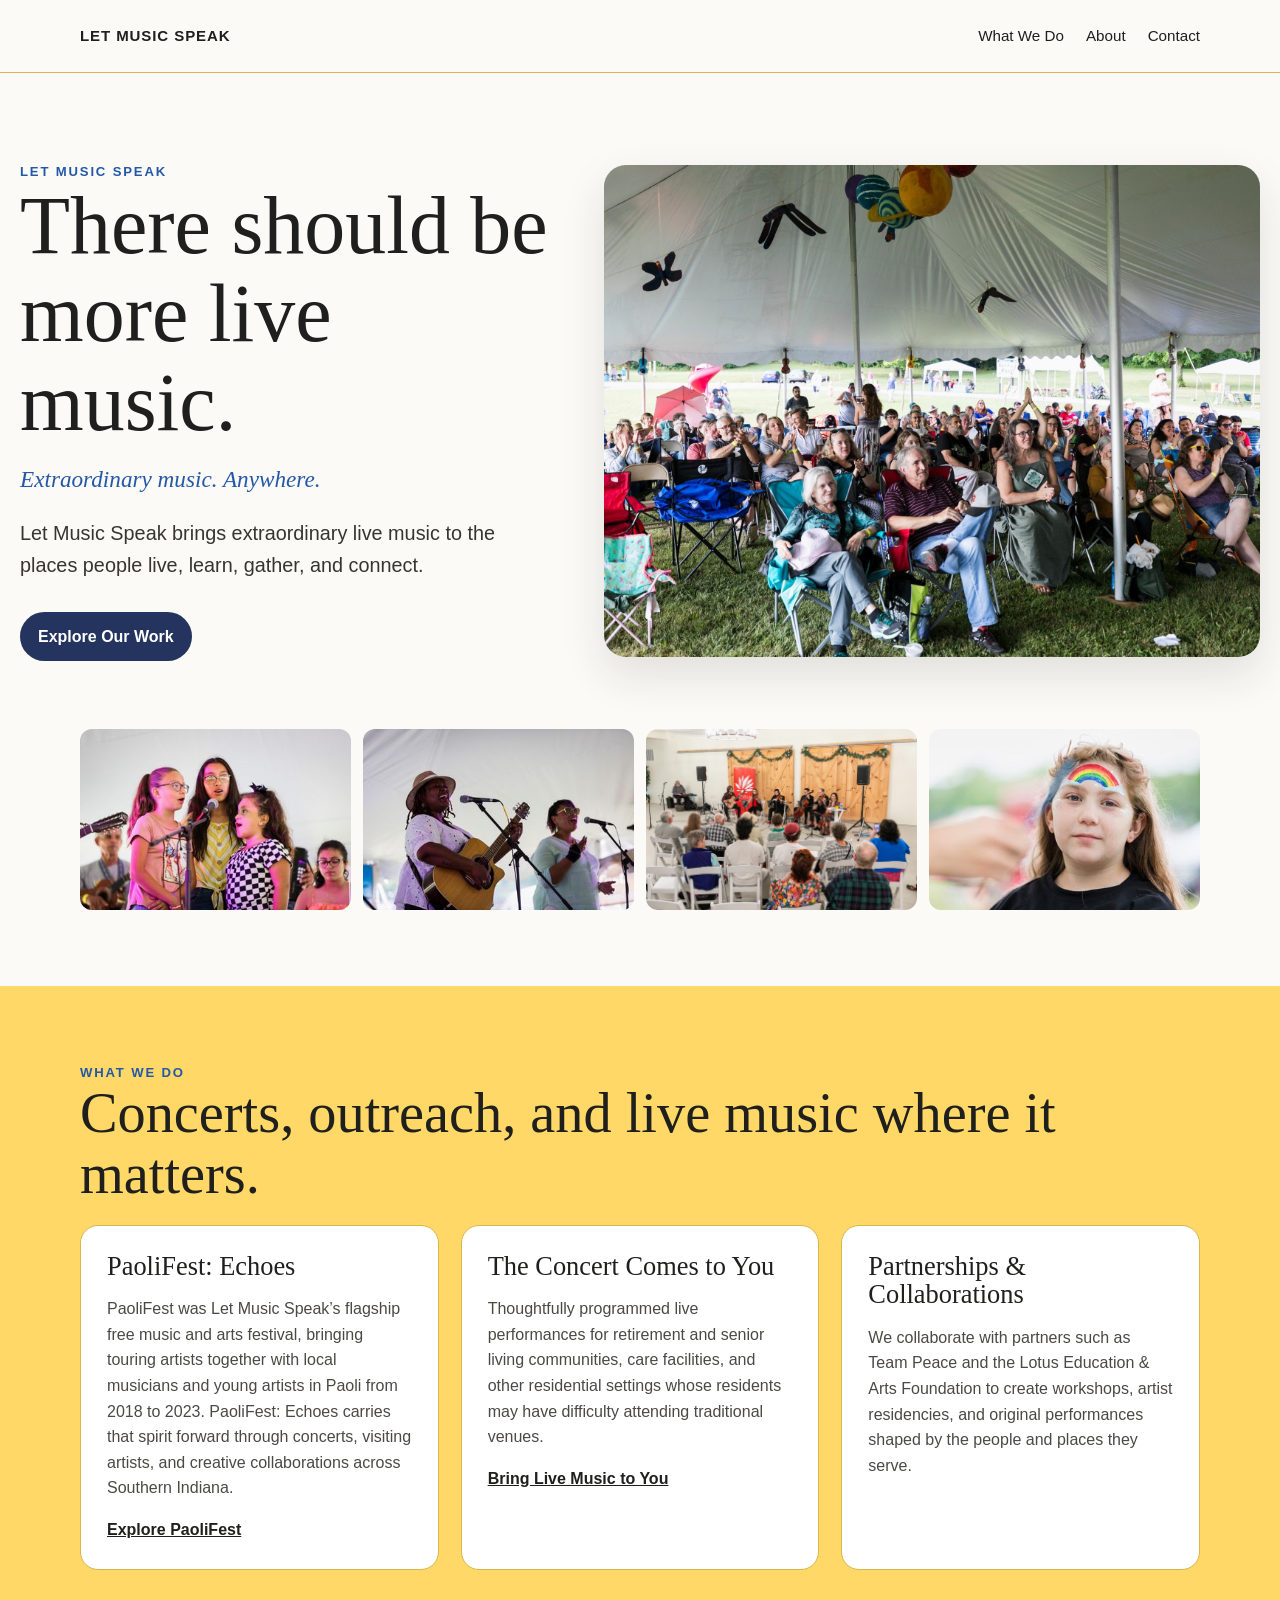
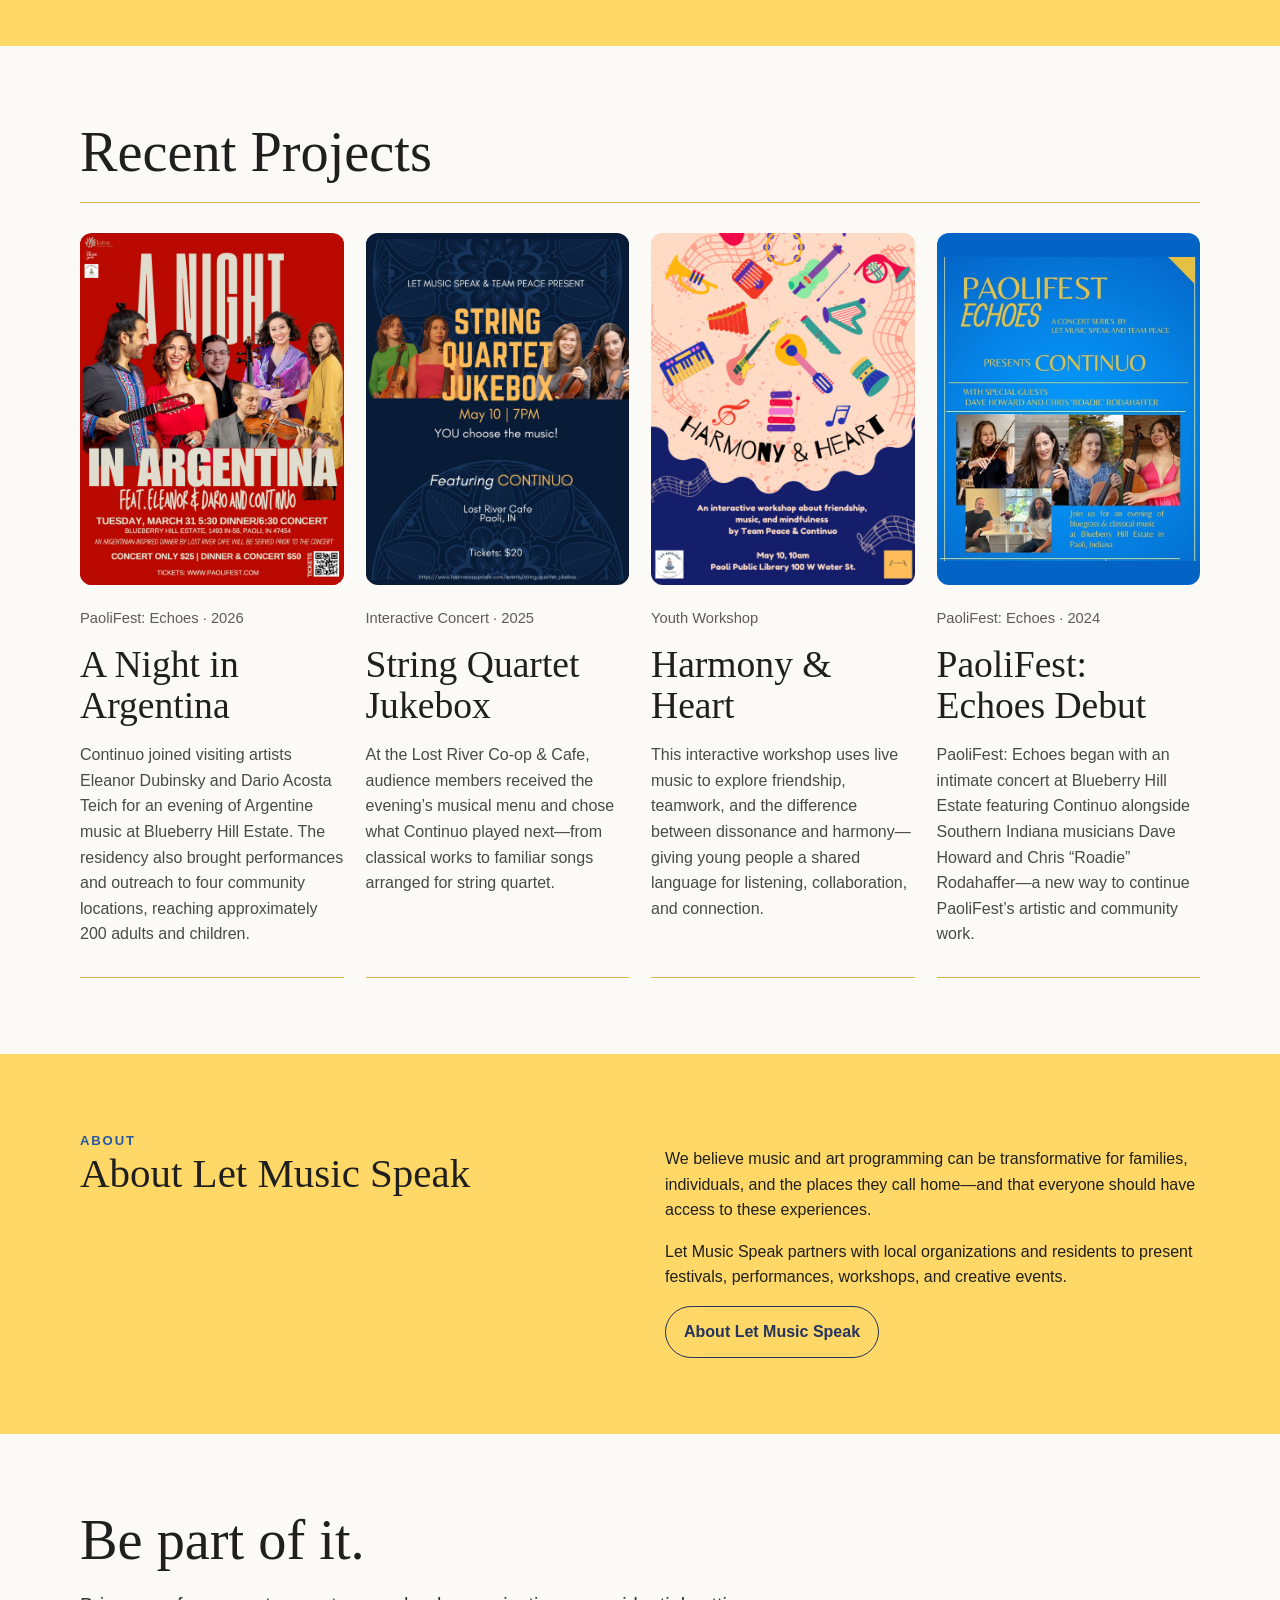
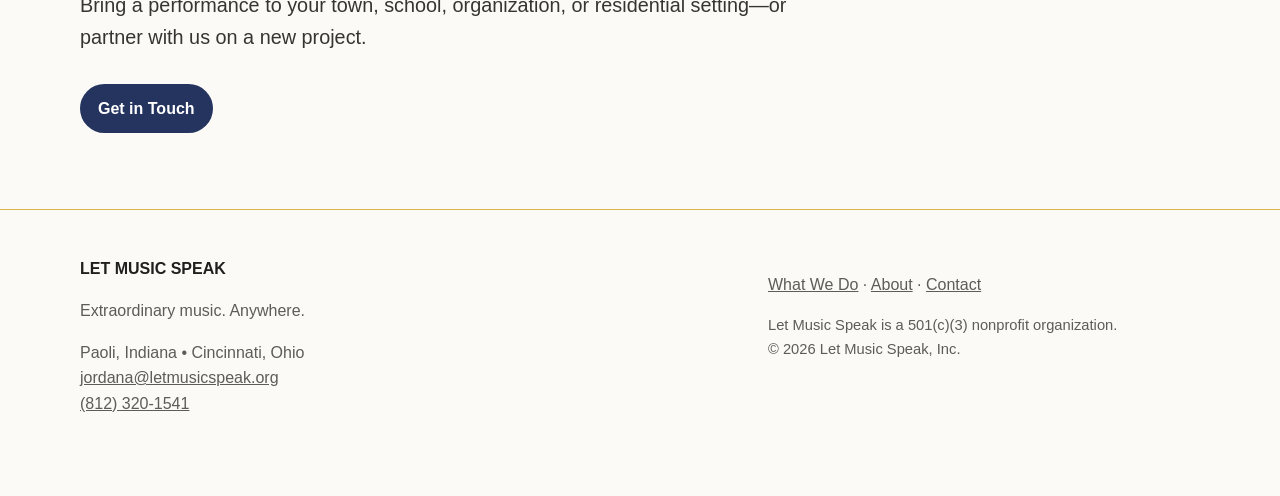
==== index.html @ c1f27012 "Refresh site palette stylesheet" ====
<!doctype html>
<html lang="en">
<head>
  <meta charset="utf-8">
  <meta name="viewport" content="width=device-width, initial-scale=1">
  <title>Home | Let Music Speak</title>
  <meta name="description" content="Let Music Speak brings extraordinary live music and arts experiences to people and places with limited access through festivals, concerts, workshops, and partnerships.">
  <meta property="og:type" content="website">
  <meta property="og:title" content="Let Music Speak">
  <meta property="og:description" content="Extraordinary live music in the places people live, learn, gather, and connect.">
  <link rel="canonical" href="https://jordanaviolin.github.io/letmusicspeak-website/">
  <link rel="icon" href="images/favicon.svg" type="image/svg+xml">
  <link rel="stylesheet" href="styles.css?v=20260908f">
  <script src="theme-preview.js?v=20260908a" defer></script>
</head>
<body>
<a class="skip-link" href="#main-content">Skip to content</a>

<header class="site-header">
  <div class="container nav">
    <a class="brand" href="index.html" aria-current="page">Let Music Speak</a>
    <nav class="nav-links" aria-label="Primary">
      <a href="what-we-do.html">What We Do</a>
      <a href="about.html">About</a>
      <a href="contact.html">Contact</a>
    </nav>
  </div>
</header>

<main id="main-content">
<section class="hero home-hero">
  <div class="container hero-grid">
    <div>
      <div class="kicker">Let Music Speak</div>
      <h1>There should be more live music.</h1>
      <p class="tagline">Extraordinary music. Anywhere.</p>
      <p class="lede">Let Music Speak brings extraordinary live music to the places people live, learn, gather, and connect.</p>
      <div class="hero-actions">
        <a class="button" href="what-we-do.html">Explore Our Work</a>
      </div>
    </div>
    <figure class="photo photo-hero"><img src="images/paolifest-audience-hero.jpg" alt="A multigenerational PaoliFest audience gathered under the festival tent" fetchpriority="high"></figure>
  </div>
</section>

<section class="photo-band" aria-label="Let Music Speak through the years">
  <div class="container photo-grid four-up">
    <img src="images/paolifest-vocalists.jpg" alt="Vocalists performing together at PaoliFest" loading="lazy">
    <img src="images/paolifest-duo.jpg" alt="Musicians performing on the PaoliFest stage" loading="lazy">
    <img src="images/continuo-echoes-concert.jpg" alt="Continuo and guest artists performing for a Southern Indiana audience" loading="lazy">
    <img src="images/paolifest-child.jpg" alt="A young PaoliFest participant wearing a flower crown" loading="lazy">
  </div>
</section>

<section class="alt">
  <div class="container">
    <div class="kicker">What We Do</div>
    <h2>Concerts, outreach, and live music where it matters.</h2>
    <div class="cards">
      <article class="card">
        <h3>PaoliFest: Echoes</h3>
        <p>PaoliFest was Let Music Speak’s flagship free music and arts festival, bringing touring artists together with local musicians and young artists in Paoli from 2018 to 2023. PaoliFest: Echoes carries that spirit forward through concerts, visiting artists, and creative collaborations across Southern Indiana.</p>
        <a href="paolifest.html">Explore PaoliFest</a>
      </article>
      <article class="card">
        <h3>The Concert Comes to You</h3>
        <p>Thoughtfully programmed live performances for retirement and senior living communities, care facilities, and other residential settings whose residents may have difficulty attending traditional venues.</p>
        <a href="contact.html">Bring Live Music to You</a>
      </article>
      <article class="card">
        <h3>Partnerships &amp; Collaborations</h3>
        <p>We collaborate with partners such as Team Peace and the Lotus Education &amp; Arts Foundation to create workshops, artist residencies, and original performances shaped by the people and places they serve.</p>
      </article>
    </div>
  </div>
</section>

<section>
  <div class="container">
    <h2>Recent Projects</h2>
    <div class="project-feed">
      <article class="project-entry">
        <div class="project-poster-frame poster-argentina">
          <img class="project-poster" src="images/recent-night-argentina.jpg" alt="A Night in Argentina event poster" width="1296" height="1727">
        </div>
        <p class="meta">PaoliFest: Echoes · 2026</p>
        <h3>A Night in Argentina</h3>
        <p>Continuo joined visiting artists Eleanor Dubinsky and Dario Acosta Teich for an evening of Argentine music at Blueberry Hill Estate. The residency also brought performances and outreach to four community locations, reaching approximately 200 adults and children.</p>
      </article>
      <article class="project-entry">
        <div class="project-poster-frame poster-jukebox">
          <img class="project-poster" src="images/recent-string-quartet-jukebox.jpg" alt="String Quartet Jukebox event poster" width="1200" height="1553">
        </div>
        <p class="meta">Interactive Concert · 2025</p>
        <h3>String Quartet Jukebox</h3>
        <p>At the Lost River Co-op &amp; Cafe, audience members received the evening’s musical menu and chose what Continuo played next—from classical works to familiar songs arranged for string quartet.</p>
      </article>
      <article class="project-entry">
        <div class="project-poster-frame poster-harmony">
          <img class="project-poster" src="images/recent-harmony-heart.jpg" alt="Harmony and Heart interactive workshop poster" width="1200" height="1600">
        </div>
        <p class="meta">Youth Workshop</p>
        <h3>Harmony &amp; Heart</h3>
        <p>This interactive workshop uses live music to explore friendship, teamwork, and the difference between dissonance and harmony—giving young people a shared language for listening, collaboration, and connection.</p>
      </article>
      <article class="project-entry">
        <div class="project-poster-frame poster-echoes">
          <img class="project-poster" src="images/recent-echoes-continuo.jpg" alt="PaoliFest: Echoes presents Continuo event poster" width="720" height="831">
        </div>
        <p class="meta">PaoliFest: Echoes · 2024</p>
        <h3>PaoliFest: Echoes Debut</h3>
        <p>PaoliFest: Echoes began with an intimate concert at Blueberry Hill Estate featuring Continuo alongside Southern Indiana musicians Dave Howard and Chris “Roadie” Rodahaffer—a new way to continue PaoliFest’s artistic and community work.</p>
      </article>
    </div>
  </div>
</section>

<section class="alt">
  <div class="container two-col">
    <div>
      <div class="kicker">About</div>
      <h2 class="about-heading">About Let Music Speak</h2>
    </div>
    <div>
      <p>We believe music and art programming can be transformative for families, individuals, and the places they call home—and that everyone should have access to these experiences.</p>
      <p>Let Music Speak partners with local organizations and residents to present festivals, performances, workshops, and creative events.</p>
      <a class="button secondary" href="about.html">About Let Music Speak</a>
    </div>
  </div>
</section>

<section>
  <div class="container">
    <h2>Be part of it.</h2>
    <p class="lede">Bring a performance to your town, school, organization, or residential setting—or partner with us on a new project.</p>
    <div class="hero-actions">
      <a class="button" href="contact.html">Get in Touch</a>
    </div>
  </div>
</section>
</main>

<footer class="footer">
  <div class="container footer-grid">
    <div>
      <strong style="color:var(--text)">LET MUSIC SPEAK</strong>
      <p>Extraordinary music. Anywhere.</p>
      <p>Paoli, Indiana • Cincinnati, Ohio<br>
      <a href="mailto:jordana@letmusicspeak.org">jordana@letmusicspeak.org</a><br>
      <a href="tel:+18123201541">(812) 320-1541</a></p>
    </div>
    <div>
      <p><a href="what-we-do.html">What We Do</a> · <a href="about.html">About</a> · <a href="contact.html">Contact</a></p>
      <p class="small">Let Music Speak is a 501(c)(3) nonprofit organization.<br>© 2026 Let Music Speak, Inc.</p>
    </div>
  </div>
</footer>

</body>
</html>
---- styles.css ----
:root{
  --bg:#fbfaf7;
  --text:#1f1f1d;
  --muted:#5f5b56;
  --accent:#2458a6;
  --kicker:#2458a6;
  --line:#d8b64a;
  --card:#ffffff;
  --alt:#ffd867;
  --header:rgba(251,250,247,.96);
  --button-bg:#24345f;
  --button-text:#ffffff;
  --max:1120px;
}
*{box-sizing:border-box}
html{scroll-behavior:smooth}
body{
  margin:0;
  font-family: Arial, Helvetica, sans-serif;
  background:var(--bg);
  color:var(--text);
  line-height:1.6;
}
a{color:inherit}
.skip-link{
  position:fixed;left:16px;top:12px;z-index:100;
  padding:10px 14px;border-radius:8px;background:var(--text);color:#fff;
  transform:translateY(-160%);transition:transform .15s ease
}
.skip-link:focus{transform:translateY(0)}
a:focus-visible,button:focus-visible,input:focus-visible,textarea:focus-visible,select:focus-visible{
  outline:3px solid #b77550;outline-offset:3px
}
.nowrap{white-space:nowrap}
img{max-width:100%;display:block}
.container{width:min(var(--max),calc(100% - 40px));margin:0 auto}
.site-header{
  position:sticky;top:0;z-index:20;
  background:var(--header);
  border-bottom:1px solid var(--line);
  backdrop-filter:blur(10px);
}
.nav{
  min-height:72px;display:flex;align-items:center;justify-content:space-between;gap:24px
}
.brand{
  text-decoration:none;font-weight:700;letter-spacing:.06em;text-transform:uppercase;font-size:.94rem
}
.nav-links{display:flex;align-items:center;gap:22px;flex-wrap:wrap}
.nav-links a{text-decoration:none;font-size:.95rem}
.nav-links a:hover{text-decoration:underline}
.nav-links a[aria-current="page"]:not(.button){text-decoration:underline;text-underline-offset:6px}
.button{
  display:inline-block;padding:12px 18px;border-radius:999px;
  background:var(--button-bg);color:var(--button-text);text-decoration:none;font-weight:700
}
.button.secondary{background:transparent;color:var(--button-bg);border:1px solid var(--button-bg)}
.hero{padding:88px 0 68px}
.hero.compact{padding:56px 0 46px}
.page-hero{padding:64px 0 46px}
.page-hero h1{margin-bottom:16px}
.page-hero-photo img{min-height:0;aspect-ratio:3/2}
.hero-grid{display:grid;grid-template-columns:1.15fr .85fr;gap:54px;align-items:center}
.home-hero .container{width:min(1280px,calc(100% - 40px))}
.home-hero .hero-grid{grid-template-columns:minmax(0,.9fr) minmax(0,1.1fr);gap:48px}
.home-hero .photo-hero img{min-height:0;aspect-ratio:4/3}
.kicker{font-size:.82rem;letter-spacing:.14em;text-transform:uppercase;color:var(--kicker);font-weight:700}
h1,h2,h3{
  font-family: Georgia, 'Times New Roman', serif;
  line-height:1.08;
  font-weight:500;
  margin-top:0;
}
h1{font-size:clamp(3rem,6.4vw,5.5rem);margin-bottom:22px}
h2{font-size:clamp(2rem,4.4vw,3.8rem);margin-bottom:20px}
h3{font-size:1.65rem;margin-bottom:10px}
.lede{font-size:1.24rem;max-width:720px;color:#373531}
.tagline{font-family:Georgia,'Times New Roman',serif;font-size:1.45rem;font-style:italic;color:var(--accent);margin:-8px 0 18px}
.hero-actions{display:flex;gap:12px;flex-wrap:wrap;margin-top:30px}
.photo{margin:0;border-radius:22px;overflow:hidden;background:#e8e3dc;box-shadow:0 18px 44px rgba(31,31,29,.12)}
.photo img{width:100%;height:100%;min-height:430px;object-fit:cover}
.photo-hero img{object-position:center 58%}
.section-photo{margin-bottom:28px;border-radius:16px}
.section-photo img{min-height:0;aspect-ratio:3/2}
.festival-carousel{position:relative;margin:0}
.festival-carousel-viewport{position:relative;aspect-ratio:4/3;overflow:hidden;border-radius:18px;background:#171715;box-shadow:0 18px 44px rgba(31,31,29,.12)}
.festival-carousel-slide{position:absolute;inset:0;margin:0;opacity:0;pointer-events:none;transition:opacity .3s ease}
.festival-carousel-slide.is-active{opacity:1;pointer-events:auto}
.festival-carousel-slide img{width:100%;height:100%;object-fit:cover}
.festival-carousel-slide.portrait-focus img{object-position:center 30%}
.festival-carousel-slide figcaption{position:absolute;left:0;right:0;bottom:0;padding:42px 68px 16px 18px;background:linear-gradient(transparent,rgba(0,0,0,.78));color:#fff;font-size:.9rem;line-height:1.35}
.carousel-control{position:absolute;z-index:2;bottom:14px;width:38px;height:38px;border:0;border-radius:50%;background:rgba(255,255,255,.94);color:var(--text);font-size:1.2rem;line-height:1;cursor:pointer;box-shadow:0 3px 12px rgba(0,0,0,.2)}
.carousel-previous{right:58px}
.carousel-next{right:14px}
.carousel-count{margin:10px 0 0;text-align:right;color:var(--muted);font-size:.88rem}
.poster-photo img{aspect-ratio:auto;max-height:620px;object-fit:contain;background:#fff}
.photo-band{padding:0 0 76px}
.photo-grid{display:grid;gap:12px}
.four-up{grid-template-columns:repeat(4,1fr)}
.photo-grid img{width:100%;aspect-ratio:3/2;object-fit:cover;border-radius:12px}
.festival-hero{padding-bottom:34px}
.festival-hero .photo img{min-height:520px}
.impact-grid{display:grid;grid-template-columns:repeat(3,1fr);gap:18px;margin-top:34px}
.impact-item{border-top:1px solid var(--line);padding-top:16px}
.impact-item strong{display:block;font-family:Georgia,'Times New Roman',serif;font-size:2rem;font-weight:500}
.festival-gallery{display:grid;grid-template-columns:repeat(12,1fr);gap:12px}
.festival-gallery figure{margin:0;border-radius:14px;overflow:hidden;background:#e8e3dc}
.festival-gallery figure:nth-child(1),.festival-gallery figure:nth-child(4){grid-column:span 7}
.festival-gallery figure:nth-child(2),.festival-gallery figure:nth-child(3){grid-column:span 5}
.festival-gallery figure:nth-child(5),.festival-gallery figure:nth-child(6),.festival-gallery figure:nth-child(7){grid-column:span 4}
.festival-gallery img{width:100%;height:100%;min-height:280px;object-fit:cover}
.festival-gallery .festival-mark{object-fit:contain;padding:26px;background:#fff}
.placeholder{
  min-height:430px;border-radius:22px;border:1px solid var(--line);
  background:
    linear-gradient(145deg,rgba(122,79,57,.12),rgba(255,255,255,.45)),
    repeating-linear-gradient(45deg,transparent 0 24px,rgba(122,79,57,.03) 24px 48px);
  display:flex;align-items:center;justify-content:center;
  text-align:center;color:var(--muted);padding:30px
}
section{padding:76px 0}
section.alt{background:var(--alt)}
.cards{display:grid;grid-template-columns:repeat(3,1fr);gap:22px}
.cards.two-up{grid-template-columns:repeat(2,1fr)}
.project-feed{display:grid;grid-template-columns:repeat(4,1fr);gap:0 22px;border-top:1px solid var(--line)}
.project-entry{padding:30px 0;border-bottom:1px solid var(--line)}
.project-poster-frame{width:100%;aspect-ratio:3/4;display:flex;align-items:center;justify-content:center;overflow:hidden;border-radius:12px;margin-bottom:22px}
.project-poster{display:block;width:100%;height:100%;object-fit:contain;object-position:center}
.poster-argentina{background:#9f1105}
.poster-jukebox{background:#081c37}
.poster-harmony{background:#ffdbc5}
.poster-echoes{background:#0364c5}
.project-entry h3{font-size:clamp(1.7rem,3vw,2.35rem)}
.project-entry p:last-child{color:#4b4945;margin-bottom:0}
.card{
  background:var(--card);border:1px solid var(--line);border-radius:18px;padding:26px
}
.card p{color:#4b4945}
.card a{font-weight:700}
.card-photo{width:calc(100% + 52px);max-width:none;height:210px;object-fit:cover;margin:-26px -26px 24px;border-radius:17px 17px 0 0}
.card-photo.contain{object-fit:contain;background:#fff;padding:14px}
.card-art-frame{height:360px;margin:-26px -26px 24px;border-radius:17px 17px 0 0;background:#fff;display:flex;align-items:center;justify-content:center;overflow:hidden}
.past-project-art{display:block;object-fit:contain}
.past-project-art.mural-art{height:115%;width:auto;align-self:flex-start}
.past-project-art.heartland-art{width:62%;height:auto}
.card-photo.partnership-art{height:360px;padding:18px}
.card-photo.partnership-photo{padding:0;object-fit:cover;object-position:center 64%}
.section-subhead{font-size:1.45rem;margin-top:30px}
.two-col{display:grid;grid-template-columns:1fr 1fr;gap:50px;align-items:start}
.concert-section{align-items:center}
.concert-section h2{font-size:clamp(2.25rem,3vw,2.75rem);white-space:nowrap}
.outreach-section{padding-bottom:42px}
.past-projects{padding-top:42px}
.director-section{padding:52px 0}
.director-grid{display:grid;grid-template-columns:180px minmax(0,680px);gap:34px;align-items:center}
.director-photo{margin:0;border-radius:14px;overflow:hidden}
.director-photo img{width:100%;aspect-ratio:4/5;object-fit:cover;object-position:72% center}
.director-grid h2{font-size:clamp(1.5rem,2vw,2rem);margin-bottom:12px}
.director-grid p{margin-bottom:0}
.about-heading{font-size:clamp(2rem,3.2vw,3.25rem);white-space:nowrap}
.meta{font-size:.92rem;color:var(--muted)}
.callout{border-left:3px solid var(--accent);padding-left:22px;font-size:1.12rem}
.list-clean{padding-left:1.2rem}
.footer{
  border-top:1px solid var(--line);
  padding:46px 0 64px;
  color:var(--muted)
}
.footer-grid{display:grid;grid-template-columns:1.2fr .8fr;gap:40px}
.footer a{color:inherit}
.form-grid{display:grid;grid-template-columns:1fr 1fr;gap:16px}
label{display:block;font-size:.9rem;font-weight:700;margin-bottom:6px}
input,textarea,select{
  width:100%;padding:12px 13px;border:1px solid #cfc9bf;border-radius:10px;background:#fff;font:inherit
}
textarea{min-height:160px;resize:vertical}
.full{grid-column:1/-1}
.small{font-size:.92rem;color:var(--muted)}
.gallery-caption{padding:11px 14px 13px;margin:0;background:#fff;color:var(--muted);font-size:.9rem;line-height:1.35}
.festival-gallery figure{display:flex;flex-direction:column}
.festival-gallery figure img{flex:1}
.archive-link{margin-top:28px}
.contact-options{display:grid;grid-template-columns:repeat(2,1fr);gap:22px}
.contact-option{padding:28px;border-top:1px solid var(--line)}
.contact-option h2{font-size:1.6rem;margin-bottom:12px}
.pitch-header .nav{min-height:64px}
.pitch-header .nav-links{gap:12px}
.pitch-details{display:grid;grid-template-columns:repeat(3,1fr);gap:18px;margin-top:34px}
.pitch-detail{border-top:1px solid var(--line);padding-top:16px}
.pitch-detail strong{display:block;font-family:Georgia,'Times New Roman',serif;font-size:1.35rem;font-weight:500;margin-bottom:6px}
.pitch-detail p{margin:0;color:#4b4945}
.theme-festival{
  --bg:#fbfaf7;
  --text:#1f1f1d;
  --muted:#5f5b56;
  --accent:#2458a6;
  --kicker:#2458a6;
  --line:#d8b64a;
  --card:#ffffff;
  --alt:#ffd867;
  --header:rgba(251,250,247,.96);
  --button-bg:#24345f;
  --button-text:#fff;
}
.theme-festival .project-feed,.theme-festival .project-entry{border-color:#d9a62f}
.theme-midnight{
  --bg:#f4f6ff;
  --text:#111d3c;
  --muted:#5f5a51;
  --accent:#b56f16;
  --kicker:#a85f0f;
  --line:#cbbd99;
  --card:#fffdf8;
  --alt:#142752;
  --header:rgba(244,246,255,.96);
  --button-bg:#e2b23e;
  --button-text:#111d3c;
}
.theme-midnight section.alt{color:#fff}
.theme-midnight section.alt .kicker,.theme-midnight section.alt .lede{color:#f3c85d}
.theme-midnight section.alt .card{color:#111d3c;border-color:#d9bd72}
.theme-midnight section.alt .card p{color:#45433f}
.theme-midnight section.alt .card a{color:#174e9b}
.theme-midnight .tagline{color:#a85f0f}
.theme-garden{
  --bg:#fffaf0;
  --text:#173c32;
  --muted:#5d655b;
  --accent:#d65339;
  --kicker:#b74330;
  --line:#9db58d;
  --card:#fffef9;
  --alt:#dcebbd;
  --header:rgba(255,250,240,.96);
  --button-bg:#d65339;
  --button-text:#fff;
}
.theme-garden .project-feed,.theme-garden .project-entry{border-color:#87a879}
.theme-preview-bar{
  position:fixed;left:50%;bottom:18px;z-index:50;transform:translateX(-50%);
  display:flex;align-items:center;gap:8px;padding:8px 10px;border:1px solid rgba(0,0,0,.16);
  border-radius:999px;background:rgba(255,255,255,.96);color:#1f1f1d;
  box-shadow:0 8px 28px rgba(0,0,0,.2);font-size:.82rem;line-height:1
}
.theme-preview-bar strong{padding:0 6px;font-size:.78rem;text-transform:uppercase;letter-spacing:.08em}
.theme-preview-bar a{padding:9px 12px;border-radius:999px;text-decoration:none;white-space:nowrap}
.theme-preview-bar a[aria-current="true"]{background:#1f1f1d;color:#fff}
@media (max-width:1020px){
  .project-feed{grid-template-columns:repeat(2,1fr);gap:0 32px}
}
@media (max-width:820px){
  .nav{align-items:center;padding:14px 0}
  .nav-links{gap:14px}
  .hero{padding-top:64px}
  .hero-grid,.two-col,.cards,.cards.two-up,.project-feed,.footer-grid,.form-grid,.director-grid{grid-template-columns:1fr}
  .director-photo{max-width:160px}
  .about-heading{white-space:normal}
  .concert-section h2{white-space:normal}
  .four-up{grid-template-columns:repeat(2,1fr)}
  .impact-grid{grid-template-columns:1fr}
  .festival-gallery{grid-template-columns:1fr}
  .festival-gallery figure:nth-child(n){grid-column:auto}
  .photo img{min-height:300px}
  .home-hero .photo-hero img{min-height:0;aspect-ratio:3/2}
  .placeholder{min-height:300px}
  .full{grid-column:auto}
  .contact-options,.pitch-details{grid-template-columns:1fr}
}
@media (max-width:560px){
  .nav{align-items:flex-start;flex-direction:column}
  .nav-links{width:100%;justify-content:space-between}
  .nav-links a{font-size:.9rem}
  .project-feed{grid-template-columns:1fr}
  .hero{padding-top:52px}
  .theme-preview-bar{bottom:10px;max-width:calc(100% - 20px);overflow-x:auto;justify-content:flex-start}
  .theme-preview-bar strong{display:none}
}
@media (prefers-reduced-motion:reduce){
  html{scroll-behavior:auto}
  .festival-carousel-slide{transition:none}
}
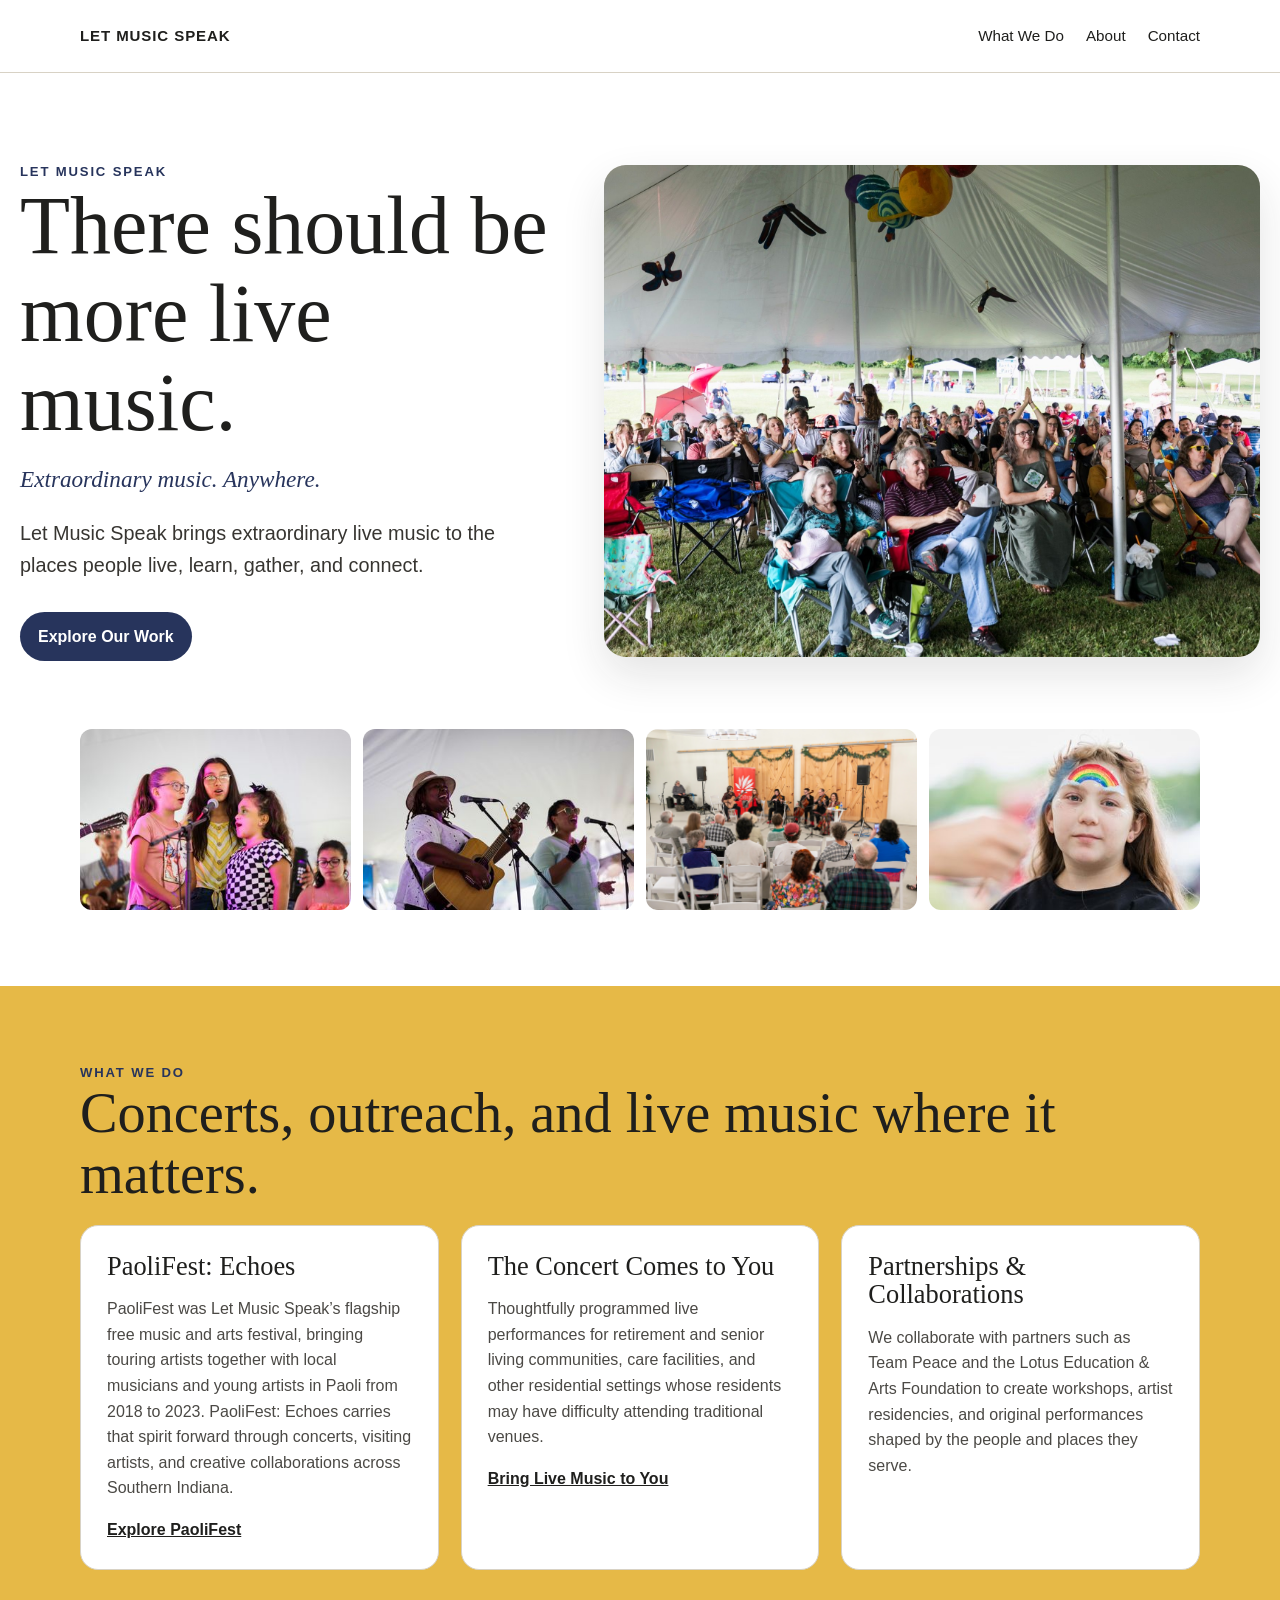
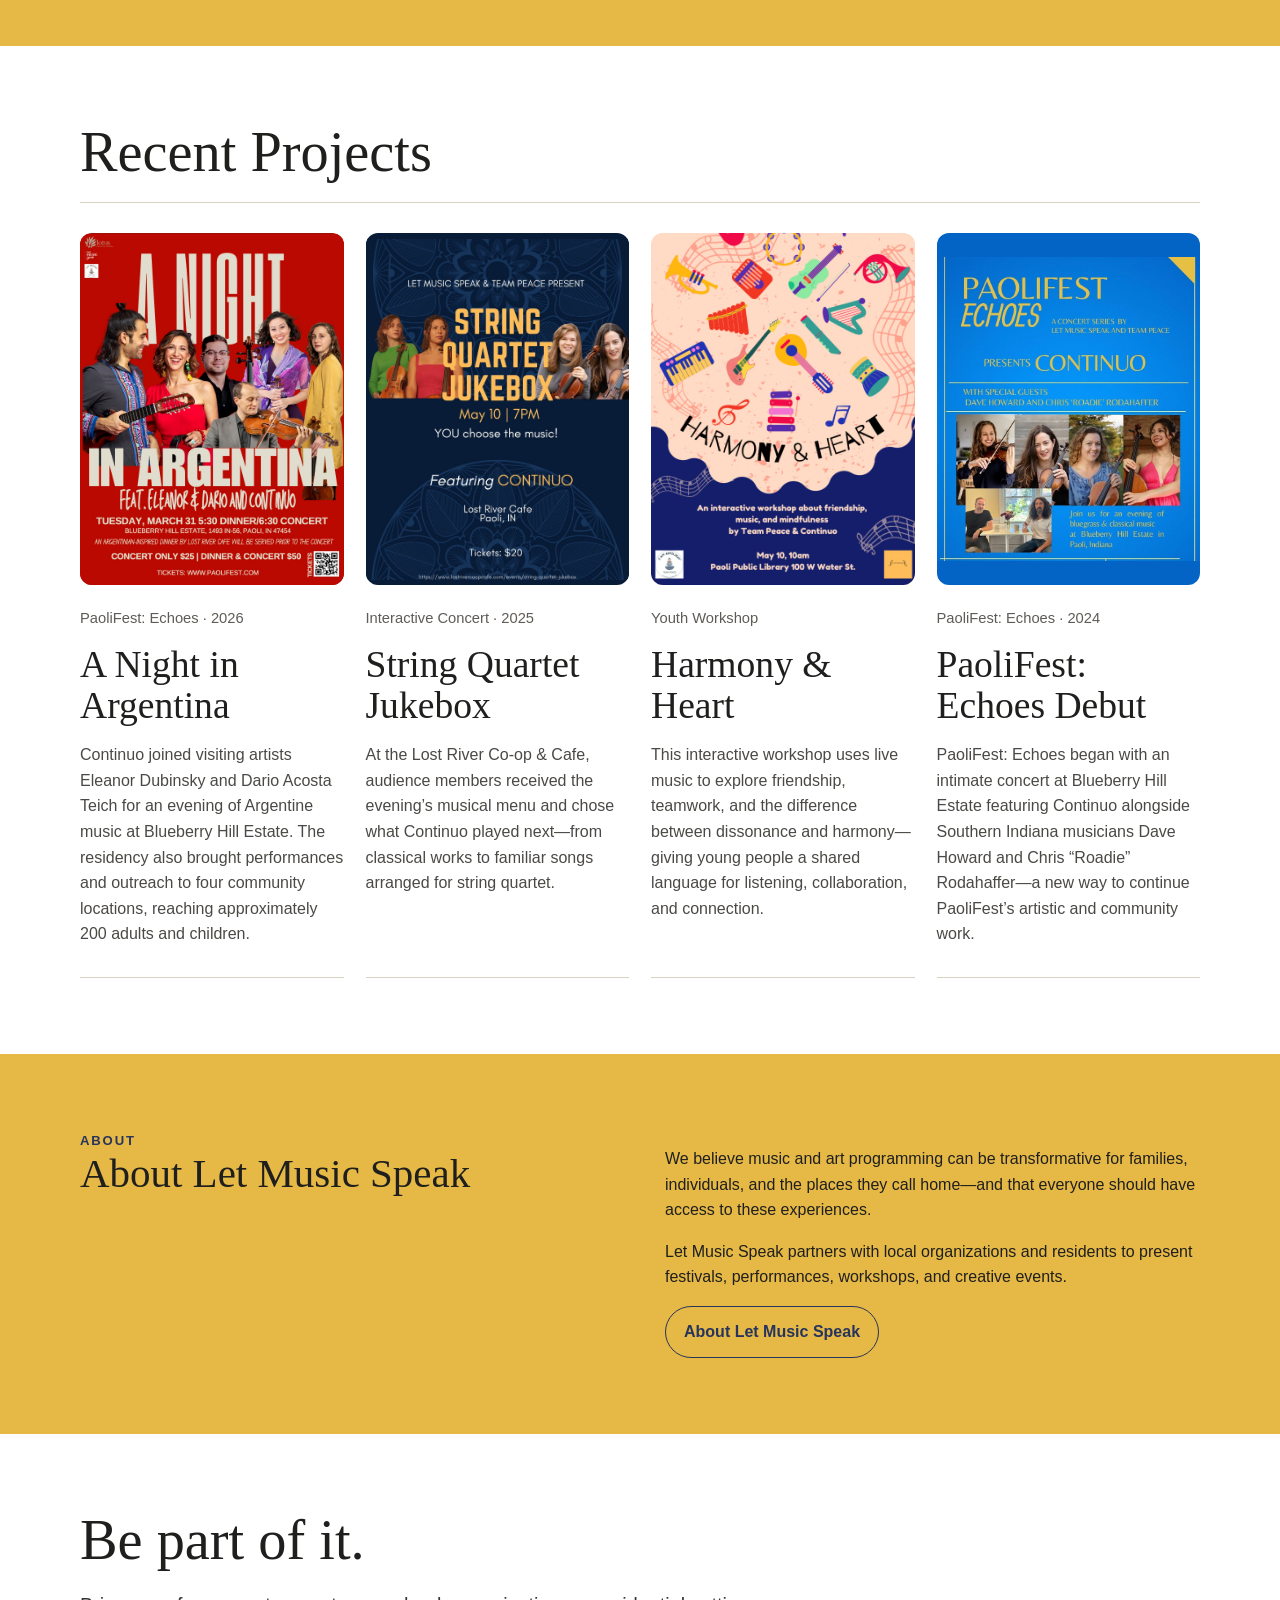
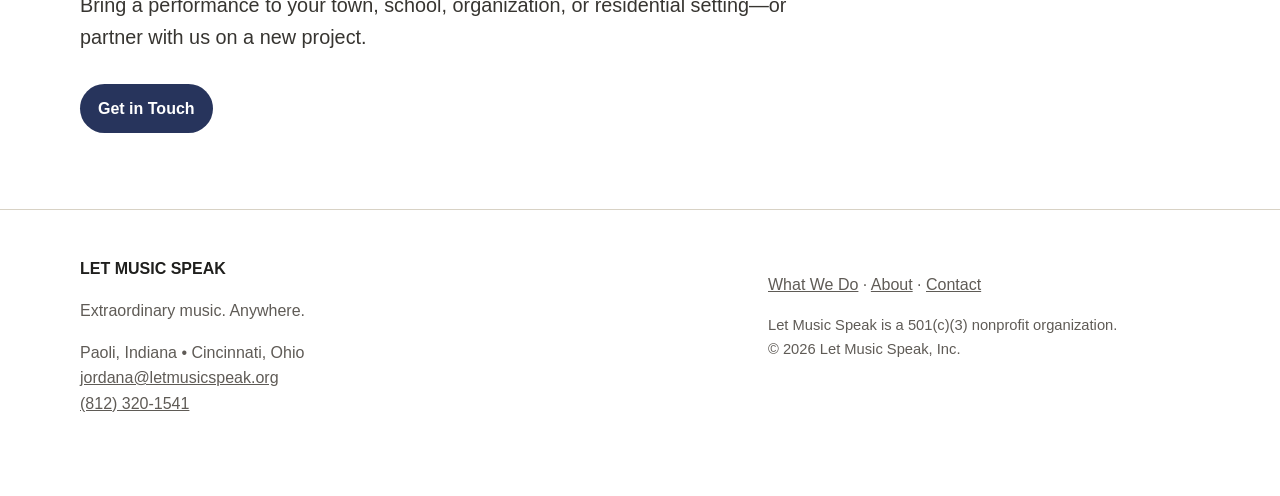
==== commit c8238f33: "Remove palette preview and refresh site colors" ====
--- a/index.html
+++ b/index.html
@@ -10,8 +10,7 @@
   <meta property="og:description" content="Extraordinary live music in the places people live, learn, gather, and connect.">
   <link rel="canonical" href="https://jordanaviolin.github.io/letmusicspeak-website/">
   <link rel="icon" href="images/favicon.svg" type="image/svg+xml">
-  <link rel="stylesheet" href="styles.css?v=20260908f">
-  <script src="theme-preview.js?v=20260908a" defer></script>
+  <link rel="stylesheet" href="styles.css?v=20260908g">
 </head>
 <body>
 <a class="skip-link" href="#main-content">Skip to content</a>
--- a/styles.css
+++ b/styles.css
@@ -1,15 +1,15 @@
 
 :root{
-  --bg:#fbfaf7;
+  --bg:#ffffff;
   --text:#1f1f1d;
   --muted:#5f5b56;
-  --accent:#2458a6;
-  --kicker:#2458a6;
-  --line:#d8b64a;
+  --accent:#27345c;
+  --kicker:#27345c;
+  --line:#d8d2c5;
   --card:#ffffff;
-  --alt:#ffd867;
-  --header:rgba(251,250,247,.96);
-  --button-bg:#24345f;
+  --alt:#e6b947;
+  --header:rgba(255,255,255,.96);
+  --button-bg:#27345c;
   --button-text:#ffffff;
   --max:1120px;
 }
@@ -30,7 +30,7 @@
 }
 .skip-link:focus{transform:translateY(0)}
 a:focus-visible,button:focus-visible,input:focus-visible,textarea:focus-visible,select:focus-visible{
-  outline:3px solid #b77550;outline-offset:3px
+  outline:3px solid var(--accent);outline-offset:3px
 }
 .nowrap{white-space:nowrap}
 img{max-width:100%;display:block}
@@ -190,62 +190,6 @@
 .pitch-detail{border-top:1px solid var(--line);padding-top:16px}
 .pitch-detail strong{display:block;font-family:Georgia,'Times New Roman',serif;font-size:1.35rem;font-weight:500;margin-bottom:6px}
 .pitch-detail p{margin:0;color:#4b4945}
-.theme-festival{
-  --bg:#fbfaf7;
-  --text:#1f1f1d;
-  --muted:#5f5b56;
-  --accent:#2458a6;
-  --kicker:#2458a6;
-  --line:#d8b64a;
-  --card:#ffffff;
-  --alt:#ffd867;
-  --header:rgba(251,250,247,.96);
-  --button-bg:#24345f;
-  --button-text:#fff;
-}
-.theme-festival .project-feed,.theme-festival .project-entry{border-color:#d9a62f}
-.theme-midnight{
-  --bg:#f4f6ff;
-  --text:#111d3c;
-  --muted:#5f5a51;
-  --accent:#b56f16;
-  --kicker:#a85f0f;
-  --line:#cbbd99;
-  --card:#fffdf8;
-  --alt:#142752;
-  --header:rgba(244,246,255,.96);
-  --button-bg:#e2b23e;
-  --button-text:#111d3c;
-}
-.theme-midnight section.alt{color:#fff}
-.theme-midnight section.alt .kicker,.theme-midnight section.alt .lede{color:#f3c85d}
-.theme-midnight section.alt .card{color:#111d3c;border-color:#d9bd72}
-.theme-midnight section.alt .card p{color:#45433f}
-.theme-midnight section.alt .card a{color:#174e9b}
-.theme-midnight .tagline{color:#a85f0f}
-.theme-garden{
-  --bg:#fffaf0;
-  --text:#173c32;
-  --muted:#5d655b;
-  --accent:#d65339;
-  --kicker:#b74330;
-  --line:#9db58d;
-  --card:#fffef9;
-  --alt:#dcebbd;
-  --header:rgba(255,250,240,.96);
-  --button-bg:#d65339;
-  --button-text:#fff;
-}
-.theme-garden .project-feed,.theme-garden .project-entry{border-color:#87a879}
-.theme-preview-bar{
-  position:fixed;left:50%;bottom:18px;z-index:50;transform:translateX(-50%);
-  display:flex;align-items:center;gap:8px;padding:8px 10px;border:1px solid rgba(0,0,0,.16);
-  border-radius:999px;background:rgba(255,255,255,.96);color:#1f1f1d;
-  box-shadow:0 8px 28px rgba(0,0,0,.2);font-size:.82rem;line-height:1
-}
-.theme-preview-bar strong{padding:0 6px;font-size:.78rem;text-transform:uppercase;letter-spacing:.08em}
-.theme-preview-bar a{padding:9px 12px;border-radius:999px;text-decoration:none;white-space:nowrap}
-.theme-preview-bar a[aria-current="true"]{background:#1f1f1d;color:#fff}
 @media (max-width:1020px){
   .project-feed{grid-template-columns:repeat(2,1fr);gap:0 32px}
 }
@@ -273,8 +217,6 @@
   .nav-links a{font-size:.9rem}
   .project-feed{grid-template-columns:1fr}
   .hero{padding-top:52px}
-  .theme-preview-bar{bottom:10px;max-width:calc(100% - 20px);overflow-x:auto;justify-content:flex-start}
-  .theme-preview-bar strong{display:none}
 }
 @media (prefers-reduced-motion:reduce){
   html{scroll-behavior:auto}
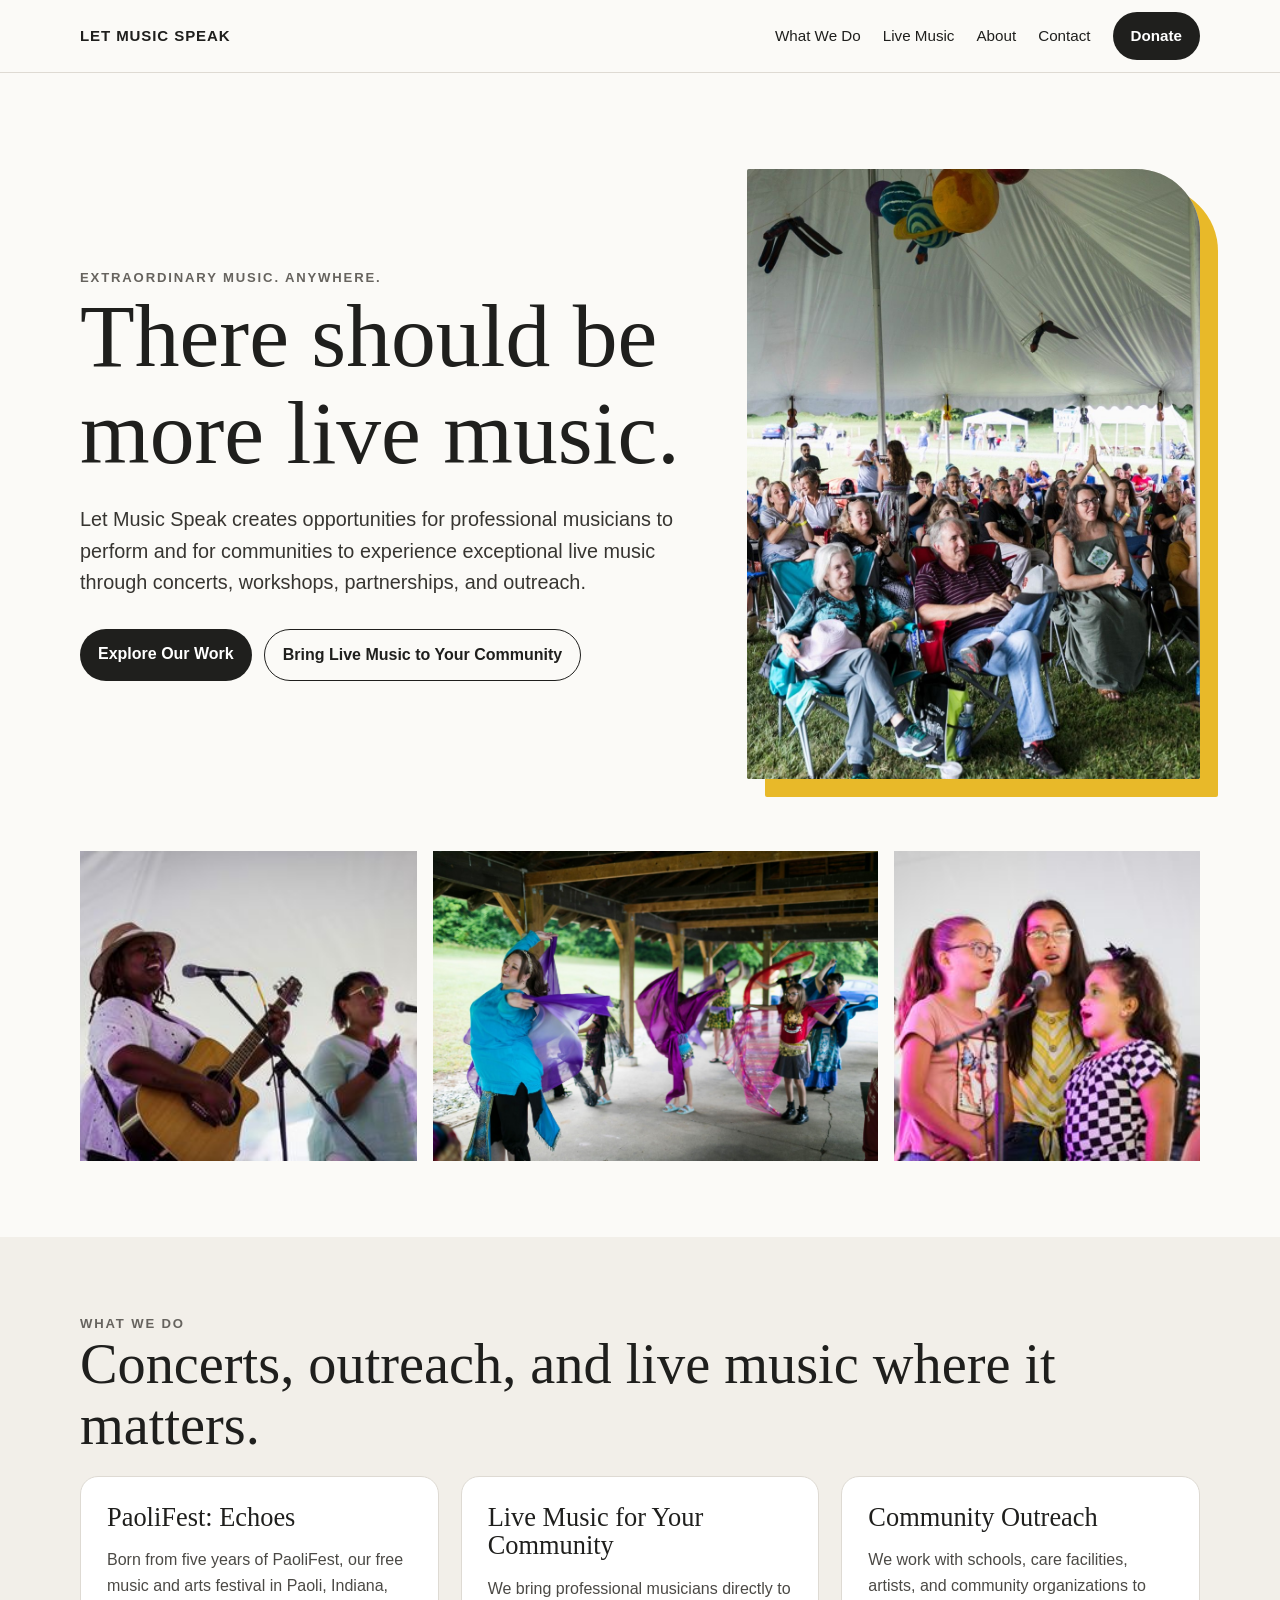
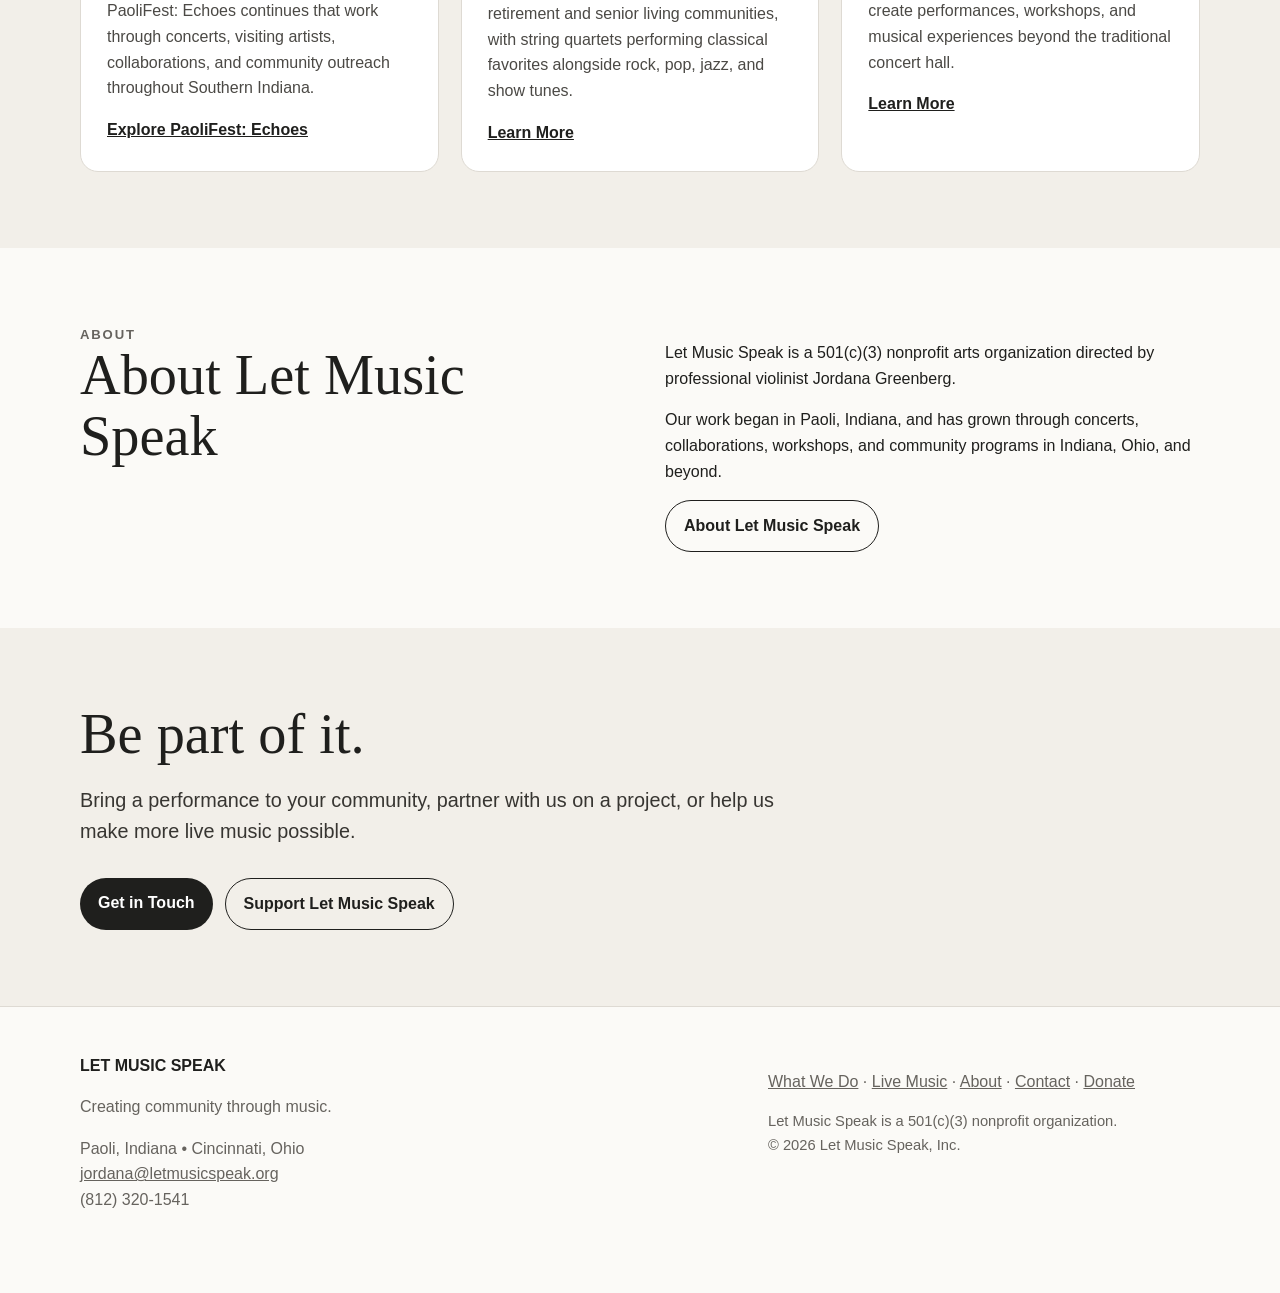
==== commit b2b17195: "Publish completed site photography, favicon, and regional pitch page" ====
--- a/index.html
+++ b/index.html
@@ -4,50 +4,49 @@
   <meta charset="utf-8">
   <meta name="viewport" content="width=device-width, initial-scale=1">
   <title>Home | Let Music Speak</title>
-  <meta name="description" content="Let Music Speak brings extraordinary live music and arts experiences to people and places with limited access through festivals, concerts, workshops, and partnerships.">
-  <meta property="og:type" content="website">
-  <meta property="og:title" content="Let Music Speak">
-  <meta property="og:description" content="Extraordinary live music in the places people live, learn, gather, and connect.">
-  <link rel="canonical" href="https://jordanaviolin.github.io/letmusicspeak-website/">
-  <link rel="icon" href="images/favicon.svg" type="image/svg+xml">
-  <link rel="stylesheet" href="styles.css?v=20260908g">
+  <meta name="description" content="Let Music Speak creates opportunities for professional musicians to perform and for communities to experience exceptional live music.">
+  <link rel="icon" href="favicon.ico" sizes="any">
+  <link rel="icon" type="image/png" href="assets/favicon/favicon-512.png">
+  <link rel="stylesheet" href="styles.css">
 </head>
 <body>
-<a class="skip-link" href="#main-content">Skip to content</a>
 
 <header class="site-header">
   <div class="container nav">
-    <a class="brand" href="index.html" aria-current="page">Let Music Speak</a>
+    <a class="brand" href="index.html">Let Music Speak</a>
     <nav class="nav-links" aria-label="Primary">
       <a href="what-we-do.html">What We Do</a>
+      <a href="live-music.html">Live Music</a>
       <a href="about.html">About</a>
       <a href="contact.html">Contact</a>
+      <a class="button" href="donate.html">Donate</a>
     </nav>
   </div>
 </header>
 
-<main id="main-content">
-<section class="hero home-hero">
+<main>
+<section class="hero">
   <div class="container hero-grid">
     <div>
-      <div class="kicker">Let Music Speak</div>
+      <div class="kicker">Extraordinary music. Anywhere.</div>
       <h1>There should be more live music.</h1>
-      <p class="tagline">Extraordinary music. Anywhere.</p>
-      <p class="lede">Let Music Speak brings extraordinary live music to the places people live, learn, gather, and connect.</p>
+      <p class="lede">Let Music Speak creates opportunities for professional musicians to perform and for communities to experience exceptional live music through concerts, workshops, partnerships, and outreach.</p>
       <div class="hero-actions">
         <a class="button" href="what-we-do.html">Explore Our Work</a>
+        <a class="button secondary" href="live-music.html">Bring Live Music to Your Community</a>
       </div>
     </div>
-    <figure class="photo photo-hero"><img src="images/paolifest-audience-hero.jpg" alt="A multigenerational PaoliFest audience gathered under the festival tent" fetchpriority="high"></figure>
+    <figure class="media hero-media">
+      <img src="assets/source-current-site/current-hero.jpg" alt="A multigenerational PaoliFest audience gathered beneath the festival tent" width="2000" height="1333">
+    </figure>
   </div>
 </section>
 
-<section class="photo-band" aria-label="Let Music Speak through the years">
-  <div class="container photo-grid four-up">
-    <img src="images/paolifest-vocalists.jpg" alt="Vocalists performing together at PaoliFest" loading="lazy">
-    <img src="images/paolifest-duo.jpg" alt="Musicians performing on the PaoliFest stage" loading="lazy">
-    <img src="images/continuo-echoes-concert.jpg" alt="Continuo and guest artists performing for a Southern Indiana audience" loading="lazy">
-    <img src="images/paolifest-child.jpg" alt="A young PaoliFest participant wearing a flower crown" loading="lazy">
+<section class="photo-story" aria-label="Let Music Speak in the community">
+  <div class="container photo-grid">
+    <figure class="media photo-tall"><img src="assets/source-current-site/gallery-02.jpg" alt="A vocalist and guitarist performing together at PaoliFest" width="384" height="256"></figure>
+    <figure class="media"><img src="assets/source-current-site/current-secondary-bg.jpg" alt="Children and adults moving with colorful scarves during a community workshop" width="2000" height="1333"></figure>
+    <figure class="media"><img src="assets/source-current-site/gallery-01.jpg" alt="Young singers sharing a microphone during a community performance" width="384" height="256"></figure>
   </div>
 </section>
 
@@ -58,82 +57,44 @@
     <div class="cards">
       <article class="card">
         <h3>PaoliFest: Echoes</h3>
-        <p>PaoliFest was Let Music Speak’s flagship free music and arts festival, bringing touring artists together with local musicians and young artists in Paoli from 2018 to 2023. PaoliFest: Echoes carries that spirit forward through concerts, visiting artists, and creative collaborations across Southern Indiana.</p>
-        <a href="paolifest.html">Explore PaoliFest</a>
+        <p>Born from five years of PaoliFest, our free music and arts festival in Paoli, Indiana, PaoliFest: Echoes continues that work through concerts, visiting artists, collaborations, and community outreach throughout Southern Indiana.</p>
+        <a href="what-we-do.html#echoes">Explore PaoliFest: Echoes</a>
       </article>
       <article class="card">
-        <h3>The Concert Comes to You</h3>
-        <p>Thoughtfully programmed live performances for retirement and senior living communities, care facilities, and other residential settings whose residents may have difficulty attending traditional venues.</p>
-        <a href="contact.html">Bring Live Music to You</a>
+        <h3>Live Music for Your Community</h3>
+        <p>We bring professional musicians directly to retirement and senior living communities, with string quartets performing classical favorites alongside rock, pop, jazz, and show tunes.</p>
+        <a href="live-music.html">Learn More</a>
       </article>
       <article class="card">
-        <h3>Partnerships &amp; Collaborations</h3>
-        <p>We collaborate with partners such as Team Peace and the Lotus Education &amp; Arts Foundation to create workshops, artist residencies, and original performances shaped by the people and places they serve.</p>
+        <h3>Community Outreach</h3>
+        <p>We work with schools, care facilities, artists, and community organizations to create performances, workshops, and musical experiences beyond the traditional concert hall.</p>
+        <a href="what-we-do.html#outreach">Learn More</a>
       </article>
     </div>
   </div>
 </section>
 
 <section>
-  <div class="container">
-    <h2>Recent Projects</h2>
-    <div class="project-feed">
-      <article class="project-entry">
-        <div class="project-poster-frame poster-argentina">
-          <img class="project-poster" src="images/recent-night-argentina.jpg" alt="A Night in Argentina event poster" width="1296" height="1727">
-        </div>
-        <p class="meta">PaoliFest: Echoes · 2026</p>
-        <h3>A Night in Argentina</h3>
-        <p>Continuo joined visiting artists Eleanor Dubinsky and Dario Acosta Teich for an evening of Argentine music at Blueberry Hill Estate. The residency also brought performances and outreach to four community locations, reaching approximately 200 adults and children.</p>
-      </article>
-      <article class="project-entry">
-        <div class="project-poster-frame poster-jukebox">
-          <img class="project-poster" src="images/recent-string-quartet-jukebox.jpg" alt="String Quartet Jukebox event poster" width="1200" height="1553">
-        </div>
-        <p class="meta">Interactive Concert · 2025</p>
-        <h3>String Quartet Jukebox</h3>
-        <p>At the Lost River Co-op &amp; Cafe, audience members received the evening’s musical menu and chose what Continuo played next—from classical works to familiar songs arranged for string quartet.</p>
-      </article>
-      <article class="project-entry">
-        <div class="project-poster-frame poster-harmony">
-          <img class="project-poster" src="images/recent-harmony-heart.jpg" alt="Harmony and Heart interactive workshop poster" width="1200" height="1600">
-        </div>
-        <p class="meta">Youth Workshop</p>
-        <h3>Harmony &amp; Heart</h3>
-        <p>This interactive workshop uses live music to explore friendship, teamwork, and the difference between dissonance and harmony—giving young people a shared language for listening, collaboration, and connection.</p>
-      </article>
-      <article class="project-entry">
-        <div class="project-poster-frame poster-echoes">
-          <img class="project-poster" src="images/recent-echoes-continuo.jpg" alt="PaoliFest: Echoes presents Continuo event poster" width="720" height="831">
-        </div>
-        <p class="meta">PaoliFest: Echoes · 2024</p>
-        <h3>PaoliFest: Echoes Debut</h3>
-        <p>PaoliFest: Echoes began with an intimate concert at Blueberry Hill Estate featuring Continuo alongside Southern Indiana musicians Dave Howard and Chris “Roadie” Rodahaffer—a new way to continue PaoliFest’s artistic and community work.</p>
-      </article>
+  <div class="container two-col">
+    <div>
+      <div class="kicker">About</div>
+      <h2>About Let Music Speak</h2>
+    </div>
+    <div>
+      <p>Let Music Speak is a 501(c)(3) nonprofit arts organization directed by professional violinist Jordana Greenberg.</p>
+      <p>Our work began in Paoli, Indiana, and has grown through concerts, collaborations, workshops, and community programs in Indiana, Ohio, and beyond.</p>
+      <a class="button secondary" href="about.html">About Let Music Speak</a>
     </div>
   </div>
 </section>
 
 <section class="alt">
-  <div class="container two-col">
-    <div>
-      <div class="kicker">About</div>
-      <h2 class="about-heading">About Let Music Speak</h2>
-    </div>
-    <div>
-      <p>We believe music and art programming can be transformative for families, individuals, and the places they call home—and that everyone should have access to these experiences.</p>
-      <p>Let Music Speak partners with local organizations and residents to present festivals, performances, workshops, and creative events.</p>
-      <a class="button secondary" href="about.html">About Let Music Speak</a>
-    </div>
-  </div>
-</section>
-
-<section>
   <div class="container">
     <h2>Be part of it.</h2>
-    <p class="lede">Bring a performance to your town, school, organization, or residential setting—or partner with us on a new project.</p>
+    <p class="lede">Bring a performance to your community, partner with us on a project, or help us make more live music possible.</p>
     <div class="hero-actions">
       <a class="button" href="contact.html">Get in Touch</a>
+      <a class="button secondary" href="donate.html">Support Let Music Speak</a>
     </div>
   </div>
 </section>
@@ -143,13 +104,13 @@
   <div class="container footer-grid">
     <div>
       <strong style="color:var(--text)">LET MUSIC SPEAK</strong>
-      <p>Extraordinary music. Anywhere.</p>
+      <p>Creating community through music.</p>
       <p>Paoli, Indiana • Cincinnati, Ohio<br>
       <a href="mailto:jordana@letmusicspeak.org">jordana@letmusicspeak.org</a><br>
-      <a href="tel:+18123201541">(812) 320-1541</a></p>
+      (812) 320-1541</p>
     </div>
     <div>
-      <p><a href="what-we-do.html">What We Do</a> · <a href="about.html">About</a> · <a href="contact.html">Contact</a></p>
+      <p><a href="what-we-do.html">What We Do</a> · <a href="live-music.html">Live Music</a> · <a href="about.html">About</a> · <a href="contact.html">Contact</a> · <a href="donate.html">Donate</a></p>
       <p class="small">Let Music Speak is a 501(c)(3) nonprofit organization.<br>© 2026 Let Music Speak, Inc.</p>
     </div>
   </div>
--- a/styles.css
+++ b/styles.css
@@ -1,16 +1,11 @@
 
 :root{
-  --bg:#ffffff;
+  --bg:#fbfaf7;
   --text:#1f1f1d;
-  --muted:#5f5b56;
-  --accent:#27345c;
-  --kicker:#27345c;
-  --line:#d8d2c5;
+  --muted:#66635e;
+  --accent:#7a4f39;
+  --line:#dedad3;
   --card:#ffffff;
-  --alt:#e6b947;
-  --header:rgba(255,255,255,.96);
-  --button-bg:#27345c;
-  --button-text:#ffffff;
   --max:1120px;
 }
 *{box-sizing:border-box}
@@ -23,21 +18,11 @@
   line-height:1.6;
 }
 a{color:inherit}
-.skip-link{
-  position:fixed;left:16px;top:12px;z-index:100;
-  padding:10px 14px;border-radius:8px;background:var(--text);color:#fff;
-  transform:translateY(-160%);transition:transform .15s ease
-}
-.skip-link:focus{transform:translateY(0)}
-a:focus-visible,button:focus-visible,input:focus-visible,textarea:focus-visible,select:focus-visible{
-  outline:3px solid var(--accent);outline-offset:3px
-}
-.nowrap{white-space:nowrap}
 img{max-width:100%;display:block}
 .container{width:min(var(--max),calc(100% - 40px));margin:0 auto}
 .site-header{
   position:sticky;top:0;z-index:20;
-  background:var(--header);
+  background:rgba(251,250,247,.96);
   border-bottom:1px solid var(--line);
   backdrop-filter:blur(10px);
 }
@@ -50,67 +35,36 @@
 .nav-links{display:flex;align-items:center;gap:22px;flex-wrap:wrap}
 .nav-links a{text-decoration:none;font-size:.95rem}
 .nav-links a:hover{text-decoration:underline}
-.nav-links a[aria-current="page"]:not(.button){text-decoration:underline;text-underline-offset:6px}
 .button{
   display:inline-block;padding:12px 18px;border-radius:999px;
-  background:var(--button-bg);color:var(--button-text);text-decoration:none;font-weight:700
+  background:var(--text);color:#fff;text-decoration:none;font-weight:700
 }
-.button.secondary{background:transparent;color:var(--button-bg);border:1px solid var(--button-bg)}
-.hero{padding:88px 0 68px}
-.hero.compact{padding:56px 0 46px}
-.page-hero{padding:64px 0 46px}
-.page-hero h1{margin-bottom:16px}
-.page-hero-photo img{min-height:0;aspect-ratio:3/2}
+.button.secondary{background:transparent;color:var(--text);border:1px solid var(--text)}
+.hero{padding:96px 0 72px}
 .hero-grid{display:grid;grid-template-columns:1.15fr .85fr;gap:54px;align-items:center}
-.home-hero .container{width:min(1280px,calc(100% - 40px))}
-.home-hero .hero-grid{grid-template-columns:minmax(0,.9fr) minmax(0,1.1fr);gap:48px}
-.home-hero .photo-hero img{min-height:0;aspect-ratio:4/3}
-.kicker{font-size:.82rem;letter-spacing:.14em;text-transform:uppercase;color:var(--kicker);font-weight:700}
+.kicker{font-size:.82rem;letter-spacing:.14em;text-transform:uppercase;color:var(--muted);font-weight:700}
 h1,h2,h3{
   font-family: Georgia, 'Times New Roman', serif;
   line-height:1.08;
   font-weight:500;
   margin-top:0;
 }
-h1{font-size:clamp(3rem,6.4vw,5.5rem);margin-bottom:22px}
+h1{font-size:clamp(3rem,7vw,6rem);margin-bottom:22px}
 h2{font-size:clamp(2rem,4.4vw,3.8rem);margin-bottom:20px}
 h3{font-size:1.65rem;margin-bottom:10px}
 .lede{font-size:1.24rem;max-width:720px;color:#373531}
-.tagline{font-family:Georgia,'Times New Roman',serif;font-size:1.45rem;font-style:italic;color:var(--accent);margin:-8px 0 18px}
 .hero-actions{display:flex;gap:12px;flex-wrap:wrap;margin-top:30px}
-.photo{margin:0;border-radius:22px;overflow:hidden;background:#e8e3dc;box-shadow:0 18px 44px rgba(31,31,29,.12)}
-.photo img{width:100%;height:100%;min-height:430px;object-fit:cover}
-.photo-hero img{object-position:center 58%}
-.section-photo{margin-bottom:28px;border-radius:16px}
-.section-photo img{min-height:0;aspect-ratio:3/2}
-.festival-carousel{position:relative;margin:0}
-.festival-carousel-viewport{position:relative;aspect-ratio:4/3;overflow:hidden;border-radius:18px;background:#171715;box-shadow:0 18px 44px rgba(31,31,29,.12)}
-.festival-carousel-slide{position:absolute;inset:0;margin:0;opacity:0;pointer-events:none;transition:opacity .3s ease}
-.festival-carousel-slide.is-active{opacity:1;pointer-events:auto}
-.festival-carousel-slide img{width:100%;height:100%;object-fit:cover}
-.festival-carousel-slide.portrait-focus img{object-position:center 30%}
-.festival-carousel-slide figcaption{position:absolute;left:0;right:0;bottom:0;padding:42px 68px 16px 18px;background:linear-gradient(transparent,rgba(0,0,0,.78));color:#fff;font-size:.9rem;line-height:1.35}
-.carousel-control{position:absolute;z-index:2;bottom:14px;width:38px;height:38px;border:0;border-radius:50%;background:rgba(255,255,255,.94);color:var(--text);font-size:1.2rem;line-height:1;cursor:pointer;box-shadow:0 3px 12px rgba(0,0,0,.2)}
-.carousel-previous{right:58px}
-.carousel-next{right:14px}
-.carousel-count{margin:10px 0 0;text-align:right;color:var(--muted);font-size:.88rem}
-.poster-photo img{aspect-ratio:auto;max-height:620px;object-fit:contain;background:#fff}
-.photo-band{padding:0 0 76px}
-.photo-grid{display:grid;gap:12px}
-.four-up{grid-template-columns:repeat(4,1fr)}
-.photo-grid img{width:100%;aspect-ratio:3/2;object-fit:cover;border-radius:12px}
-.festival-hero{padding-bottom:34px}
-.festival-hero .photo img{min-height:520px}
-.impact-grid{display:grid;grid-template-columns:repeat(3,1fr);gap:18px;margin-top:34px}
-.impact-item{border-top:1px solid var(--line);padding-top:16px}
-.impact-item strong{display:block;font-family:Georgia,'Times New Roman',serif;font-size:2rem;font-weight:500}
-.festival-gallery{display:grid;grid-template-columns:repeat(12,1fr);gap:12px}
-.festival-gallery figure{margin:0;border-radius:14px;overflow:hidden;background:#e8e3dc}
-.festival-gallery figure:nth-child(1),.festival-gallery figure:nth-child(4){grid-column:span 7}
-.festival-gallery figure:nth-child(2),.festival-gallery figure:nth-child(3){grid-column:span 5}
-.festival-gallery figure:nth-child(5),.festival-gallery figure:nth-child(6),.festival-gallery figure:nth-child(7){grid-column:span 4}
-.festival-gallery img{width:100%;height:100%;min-height:280px;object-fit:cover}
-.festival-gallery .festival-mark{object-fit:contain;padding:26px;background:#fff}
+.media{margin:0;overflow:hidden;background:#ddd7ce}
+.media img{width:100%;height:100%;object-fit:cover}
+.hero-media{height:min(610px,62vw);min-height:430px;border-radius:2px 64px 2px 2px;box-shadow:18px 18px 0 #e8b929}
+.hero-media img{object-position:center}
+.photo-story{padding:0 0 76px}
+.photo-grid{display:grid;grid-template-columns:1.1fr 1.45fr 1fr;grid-template-rows:310px;gap:16px}
+.photo-grid .media:nth-child(1) img{object-position:center 30%}
+.feature-media{height:520px}
+.inline-media{height:300px;margin-top:28px}
+.portrait-media{height:520px}
+.portrait-media img{object-position:center}
 .placeholder{
   min-height:430px;border-radius:22px;border:1px solid var(--line);
   background:
@@ -120,45 +74,15 @@
   text-align:center;color:var(--muted);padding:30px
 }
 section{padding:76px 0}
-section.alt{background:var(--alt)}
+section.alt{background:#f2efe9}
 .cards{display:grid;grid-template-columns:repeat(3,1fr);gap:22px}
-.cards.two-up{grid-template-columns:repeat(2,1fr)}
-.project-feed{display:grid;grid-template-columns:repeat(4,1fr);gap:0 22px;border-top:1px solid var(--line)}
-.project-entry{padding:30px 0;border-bottom:1px solid var(--line)}
-.project-poster-frame{width:100%;aspect-ratio:3/4;display:flex;align-items:center;justify-content:center;overflow:hidden;border-radius:12px;margin-bottom:22px}
-.project-poster{display:block;width:100%;height:100%;object-fit:contain;object-position:center}
-.poster-argentina{background:#9f1105}
-.poster-jukebox{background:#081c37}
-.poster-harmony{background:#ffdbc5}
-.poster-echoes{background:#0364c5}
-.project-entry h3{font-size:clamp(1.7rem,3vw,2.35rem)}
-.project-entry p:last-child{color:#4b4945;margin-bottom:0}
+.cards.two-cards{grid-template-columns:repeat(2,1fr)}
 .card{
   background:var(--card);border:1px solid var(--line);border-radius:18px;padding:26px
 }
 .card p{color:#4b4945}
 .card a{font-weight:700}
-.card-photo{width:calc(100% + 52px);max-width:none;height:210px;object-fit:cover;margin:-26px -26px 24px;border-radius:17px 17px 0 0}
-.card-photo.contain{object-fit:contain;background:#fff;padding:14px}
-.card-art-frame{height:360px;margin:-26px -26px 24px;border-radius:17px 17px 0 0;background:#fff;display:flex;align-items:center;justify-content:center;overflow:hidden}
-.past-project-art{display:block;object-fit:contain}
-.past-project-art.mural-art{height:115%;width:auto;align-self:flex-start}
-.past-project-art.heartland-art{width:62%;height:auto}
-.card-photo.partnership-art{height:360px;padding:18px}
-.card-photo.partnership-photo{padding:0;object-fit:cover;object-position:center 64%}
-.section-subhead{font-size:1.45rem;margin-top:30px}
 .two-col{display:grid;grid-template-columns:1fr 1fr;gap:50px;align-items:start}
-.concert-section{align-items:center}
-.concert-section h2{font-size:clamp(2.25rem,3vw,2.75rem);white-space:nowrap}
-.outreach-section{padding-bottom:42px}
-.past-projects{padding-top:42px}
-.director-section{padding:52px 0}
-.director-grid{display:grid;grid-template-columns:180px minmax(0,680px);gap:34px;align-items:center}
-.director-photo{margin:0;border-radius:14px;overflow:hidden}
-.director-photo img{width:100%;aspect-ratio:4/5;object-fit:cover;object-position:72% center}
-.director-grid h2{font-size:clamp(1.5rem,2vw,2rem);margin-bottom:12px}
-.director-grid p{margin-bottom:0}
-.about-heading{font-size:clamp(2rem,3.2vw,3.25rem);white-space:nowrap}
 .meta{font-size:.92rem;color:var(--muted)}
 .callout{border-left:3px solid var(--accent);padding-left:22px;font-size:1.12rem}
 .list-clean{padding-left:1.2rem}
@@ -177,48 +101,19 @@
 textarea{min-height:160px;resize:vertical}
 .full{grid-column:1/-1}
 .small{font-size:.92rem;color:var(--muted)}
-.gallery-caption{padding:11px 14px 13px;margin:0;background:#fff;color:var(--muted);font-size:.9rem;line-height:1.35}
-.festival-gallery figure{display:flex;flex-direction:column}
-.festival-gallery figure img{flex:1}
-.archive-link{margin-top:28px}
-.contact-options{display:grid;grid-template-columns:repeat(2,1fr);gap:22px}
-.contact-option{padding:28px;border-top:1px solid var(--line)}
-.contact-option h2{font-size:1.6rem;margin-bottom:12px}
-.pitch-header .nav{min-height:64px}
-.pitch-header .nav-links{gap:12px}
-.pitch-details{display:grid;grid-template-columns:repeat(3,1fr);gap:18px;margin-top:34px}
-.pitch-detail{border-top:1px solid var(--line);padding-top:16px}
-.pitch-detail strong{display:block;font-family:Georgia,'Times New Roman',serif;font-size:1.35rem;font-weight:500;margin-bottom:6px}
-.pitch-detail p{margin:0;color:#4b4945}
-@media (max-width:1020px){
-  .project-feed{grid-template-columns:repeat(2,1fr);gap:0 32px}
-}
 @media (max-width:820px){
-  .nav{align-items:center;padding:14px 0}
+  .nav{align-items:flex-start;padding:18px 0;flex-direction:column}
   .nav-links{gap:14px}
   .hero{padding-top:64px}
-  .hero-grid,.two-col,.cards,.cards.two-up,.project-feed,.footer-grid,.form-grid,.director-grid{grid-template-columns:1fr}
-  .director-photo{max-width:160px}
-  .about-heading{white-space:normal}
-  .concert-section h2{white-space:normal}
-  .four-up{grid-template-columns:repeat(2,1fr)}
-  .impact-grid{grid-template-columns:1fr}
-  .festival-gallery{grid-template-columns:1fr}
-  .festival-gallery figure:nth-child(n){grid-column:auto}
-  .photo img{min-height:300px}
-  .home-hero .photo-hero img{min-height:0;aspect-ratio:3/2}
+  .hero-grid,.two-col,.cards,.cards.two-cards,.footer-grid,.form-grid{grid-template-columns:1fr}
   .placeholder{min-height:300px}
+  .hero-media{height:68vw;min-height:300px;border-radius:2px 38px 2px 2px;box-shadow:10px 10px 0 #e8b929}
+  .photo-grid{grid-template-columns:1fr 1fr;grid-template-rows:230px 230px}
+  .photo-grid .media:nth-child(2){grid-row:span 2}
+  .feature-media,.portrait-media{height:380px}
   .full{grid-column:auto}
-  .contact-options,.pitch-details{grid-template-columns:1fr}
 }
-@media (max-width:560px){
-  .nav{align-items:flex-start;flex-direction:column}
-  .nav-links{width:100%;justify-content:space-between}
-  .nav-links a{font-size:.9rem}
-  .project-feed{grid-template-columns:1fr}
-  .hero{padding-top:52px}
+@media (max-width:540px){
+  .photo-grid{grid-template-columns:1fr;grid-template-rows:240px 240px 240px}
+  .photo-grid .media:nth-child(2){grid-row:auto}
 }
-@media (prefers-reduced-motion:reduce){
-  html{scroll-behavior:auto}
-  .festival-carousel-slide{transition:none}
-}
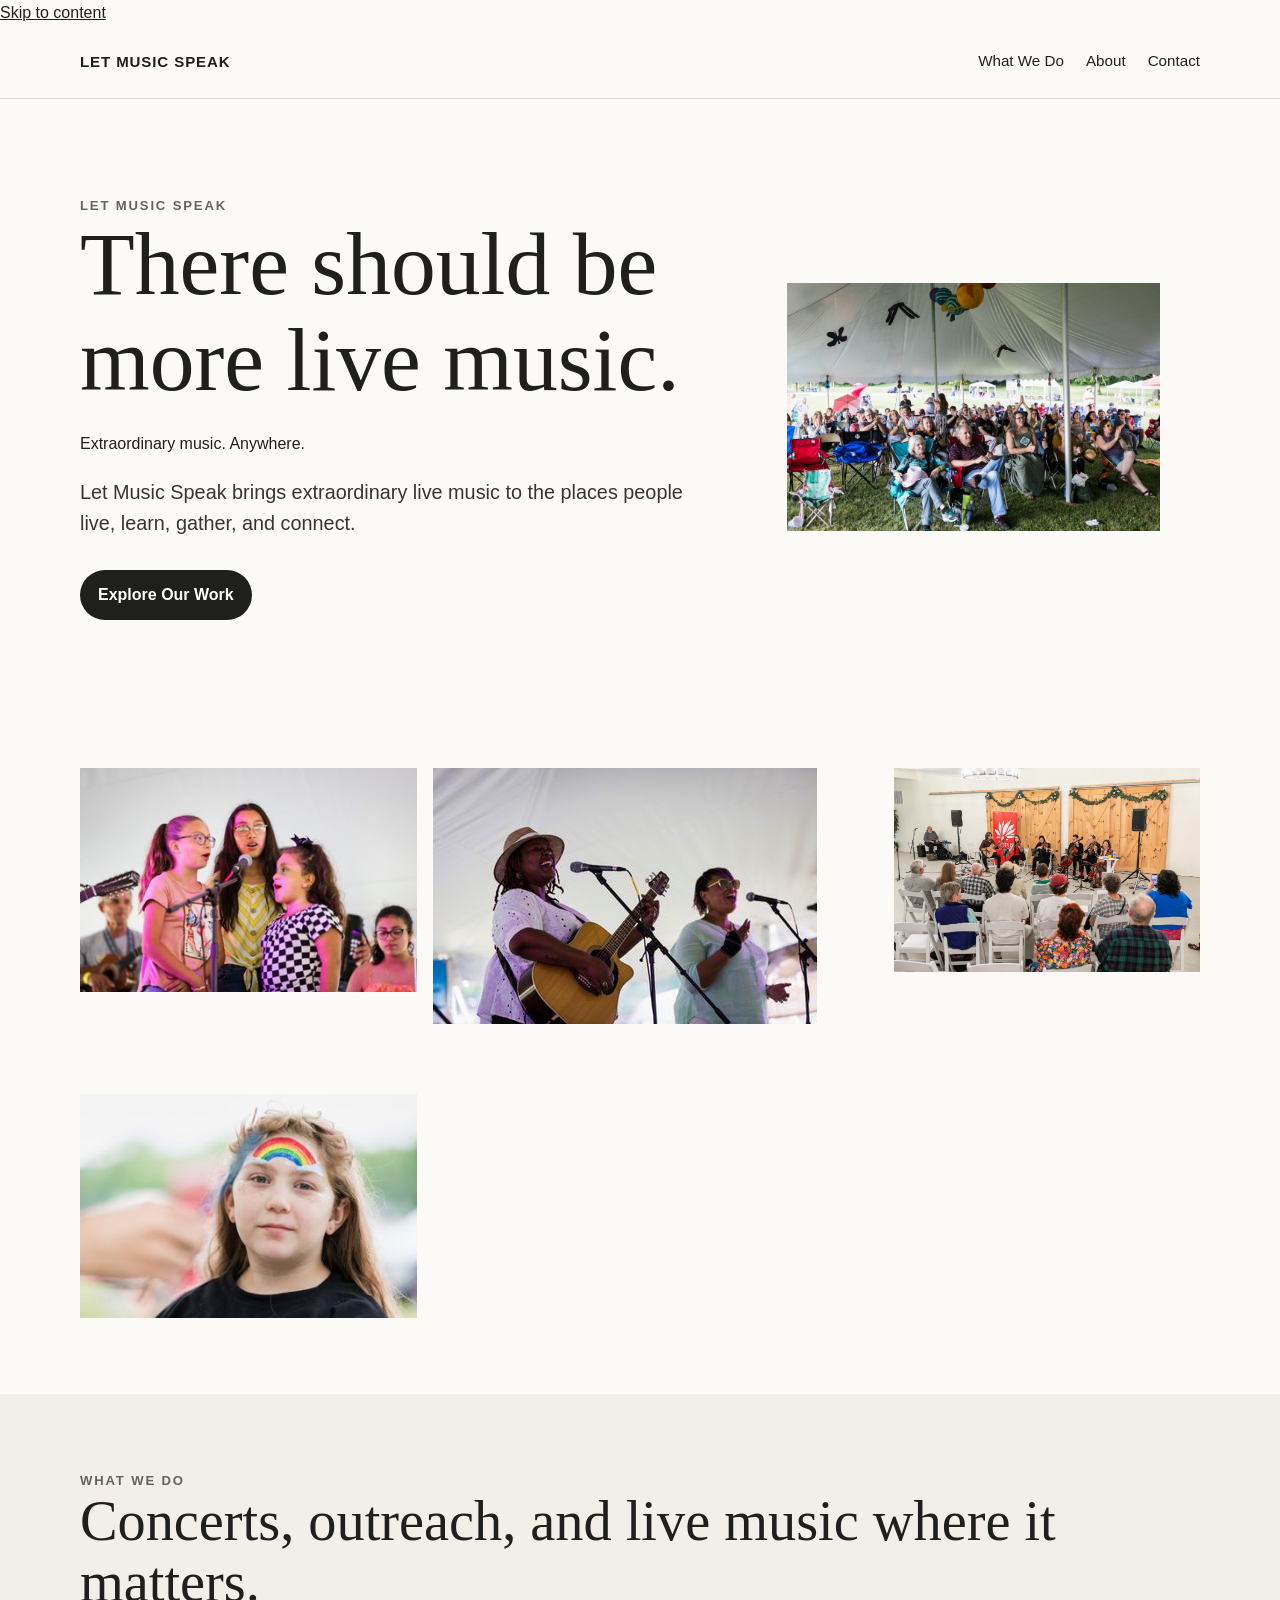
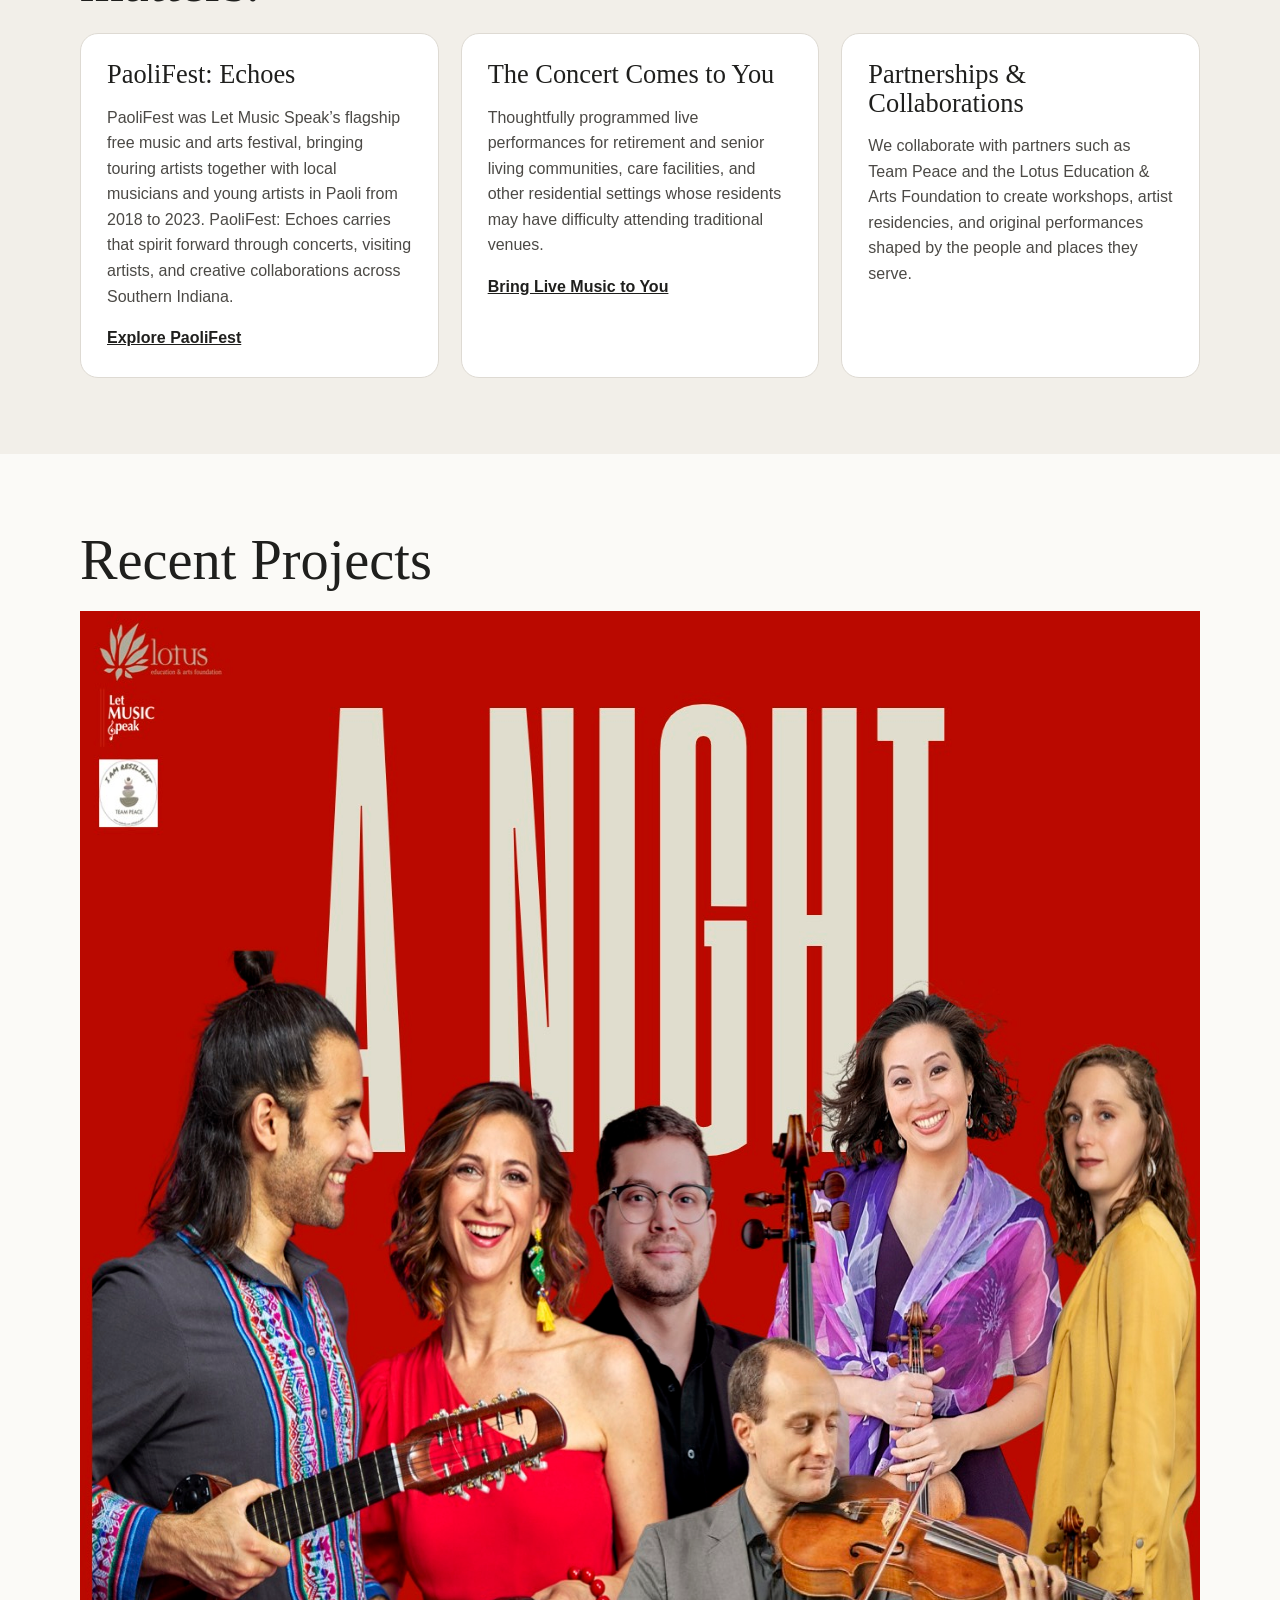
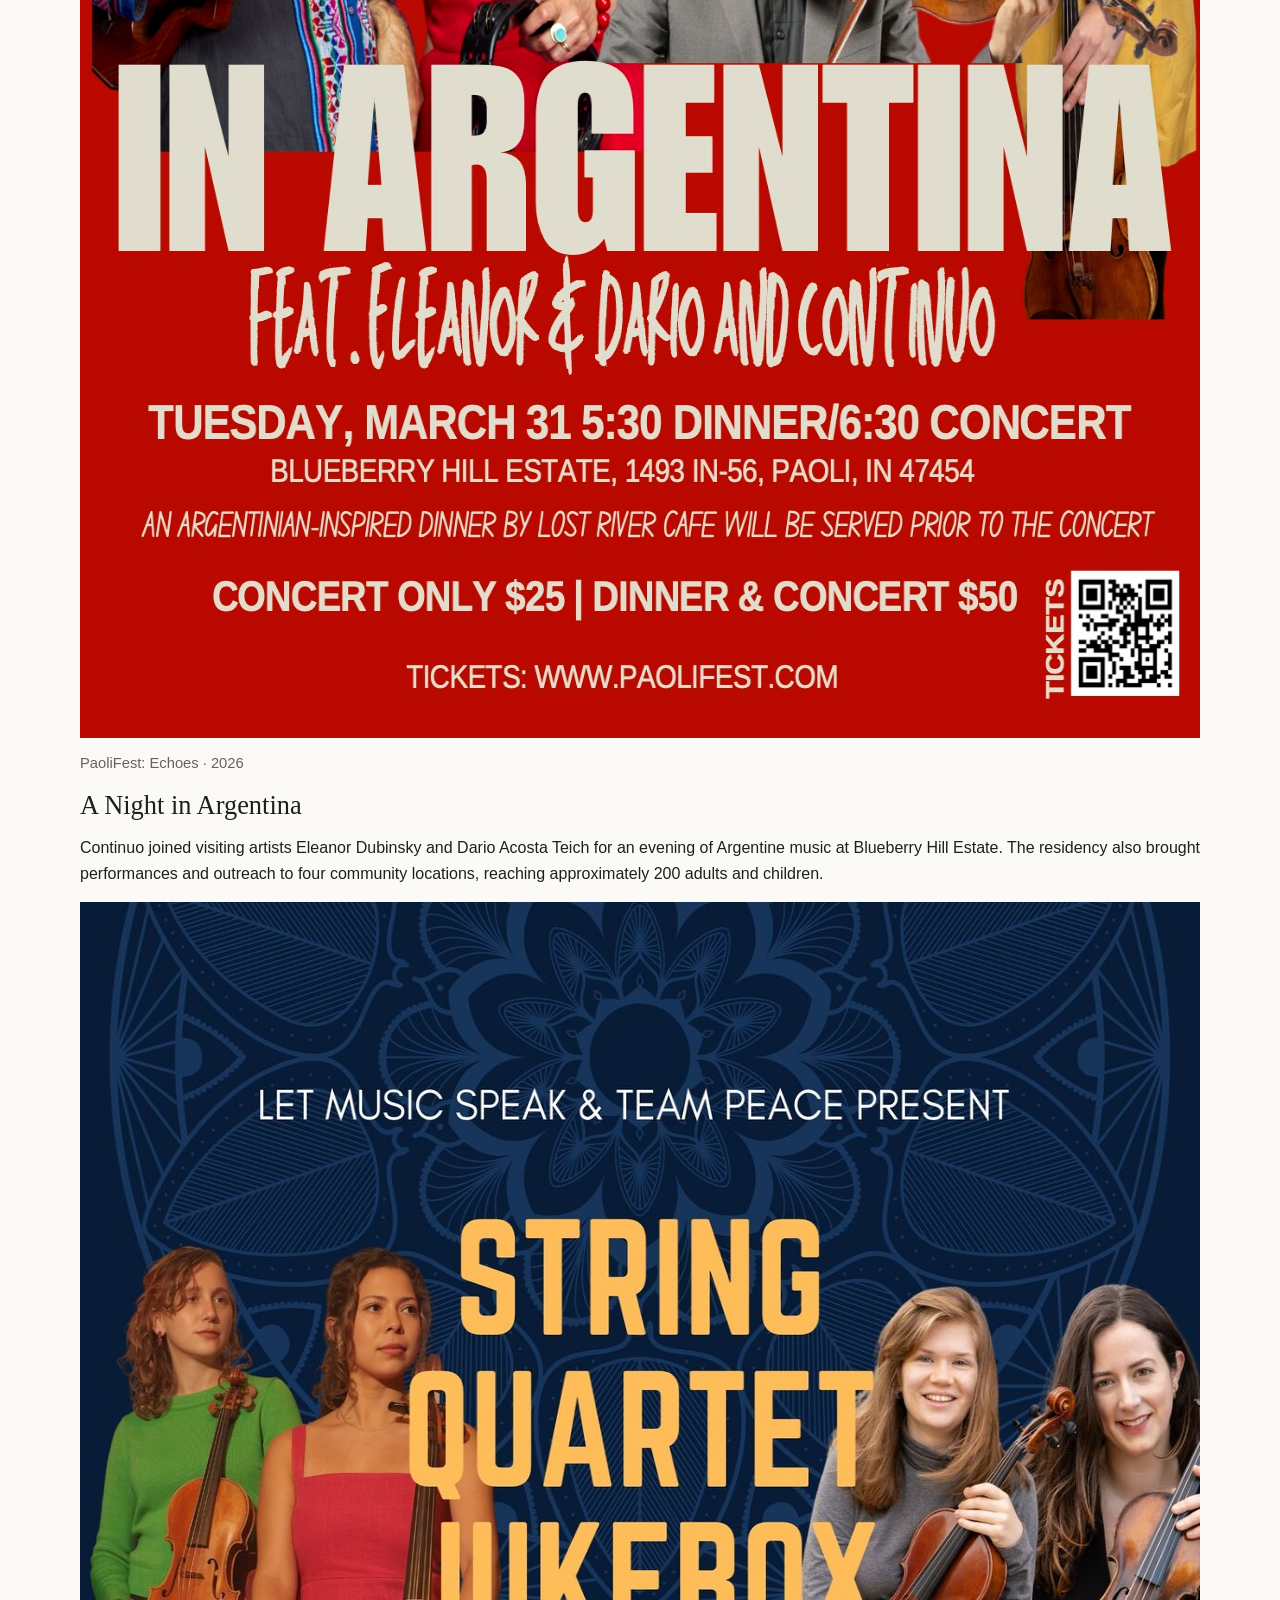
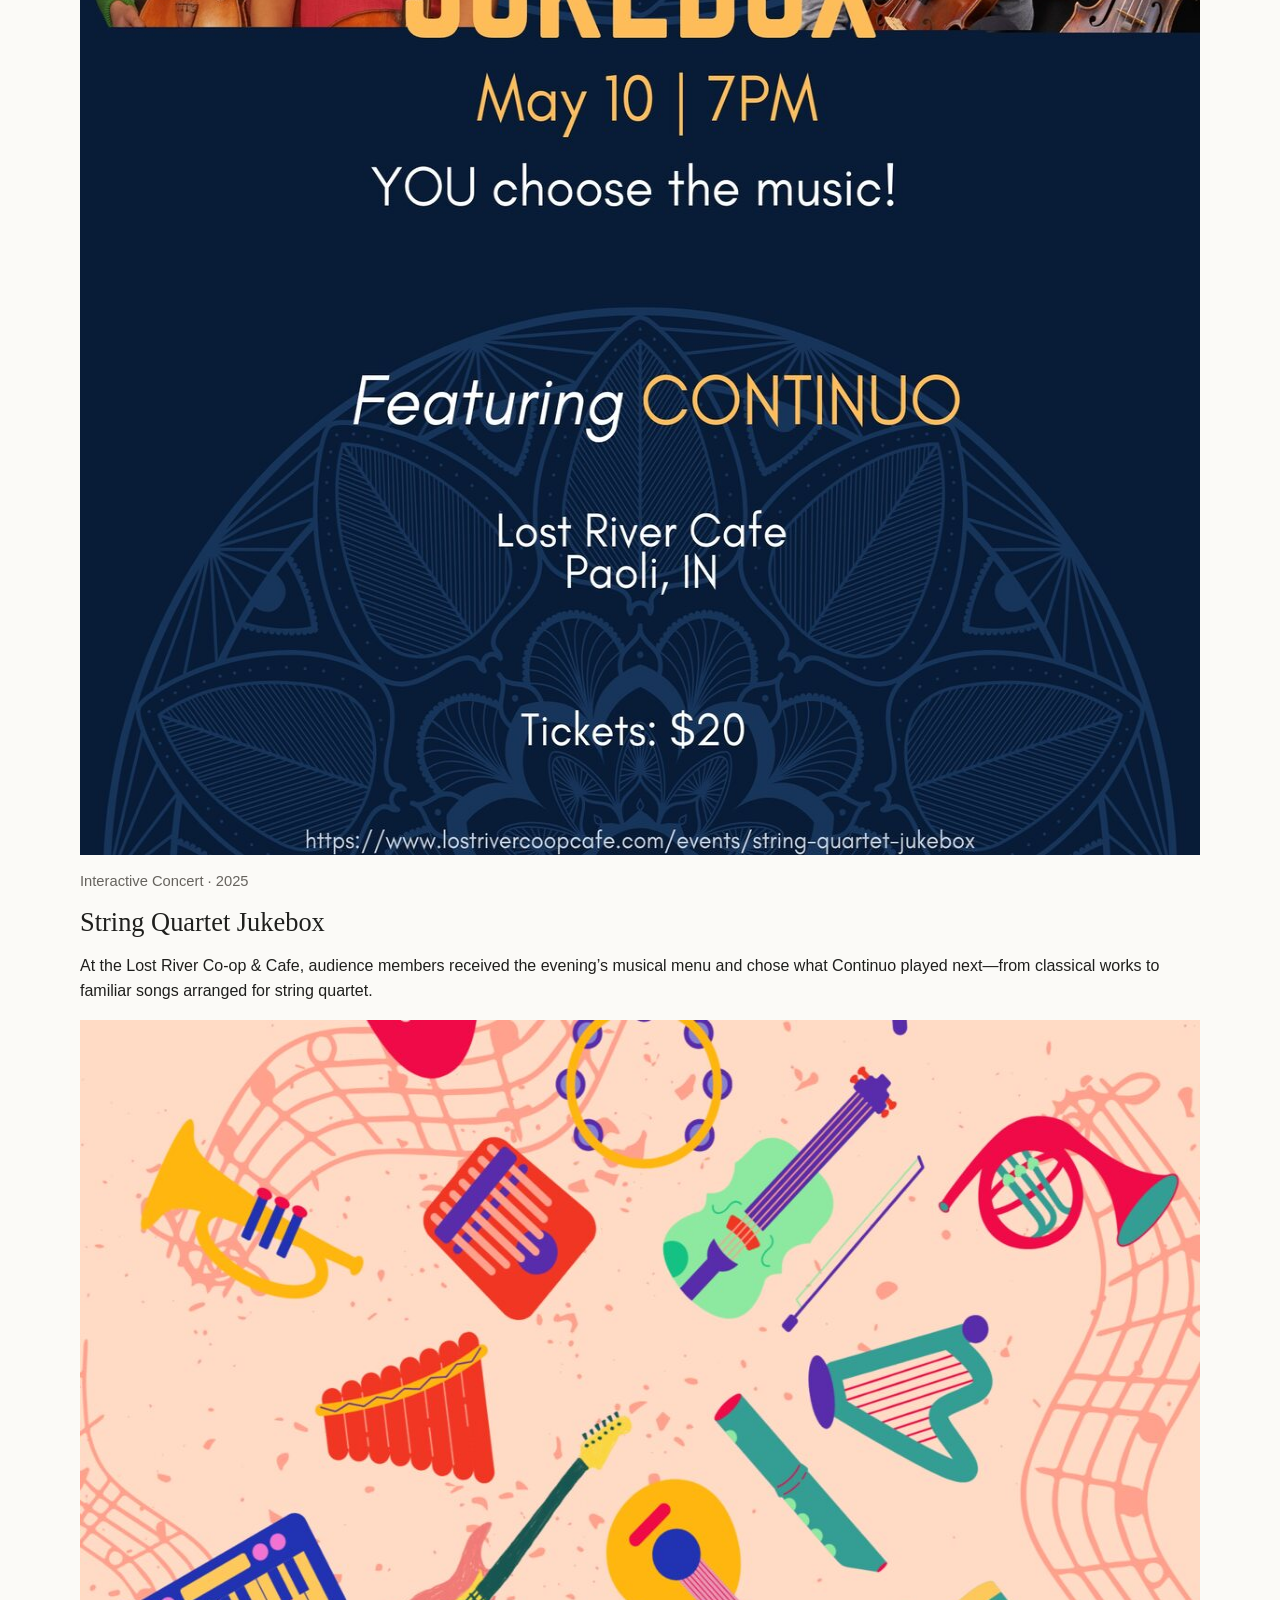
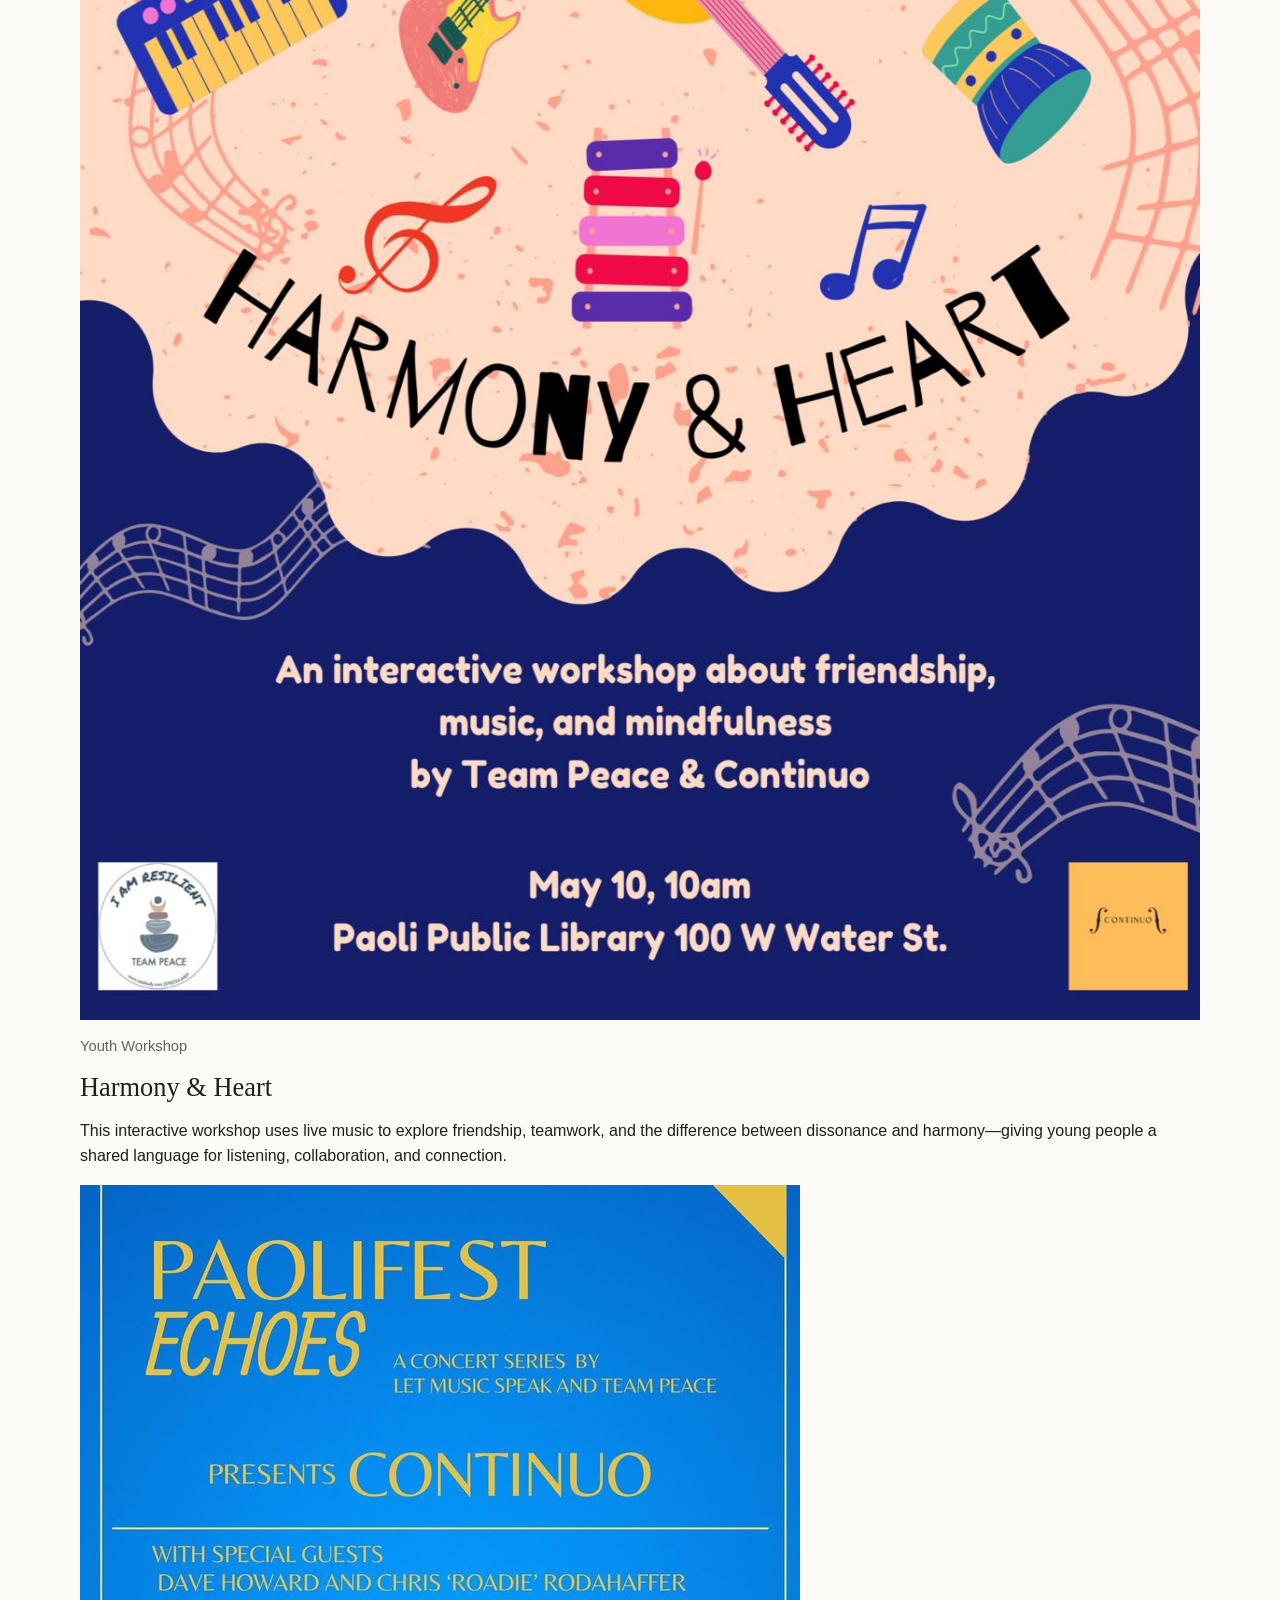
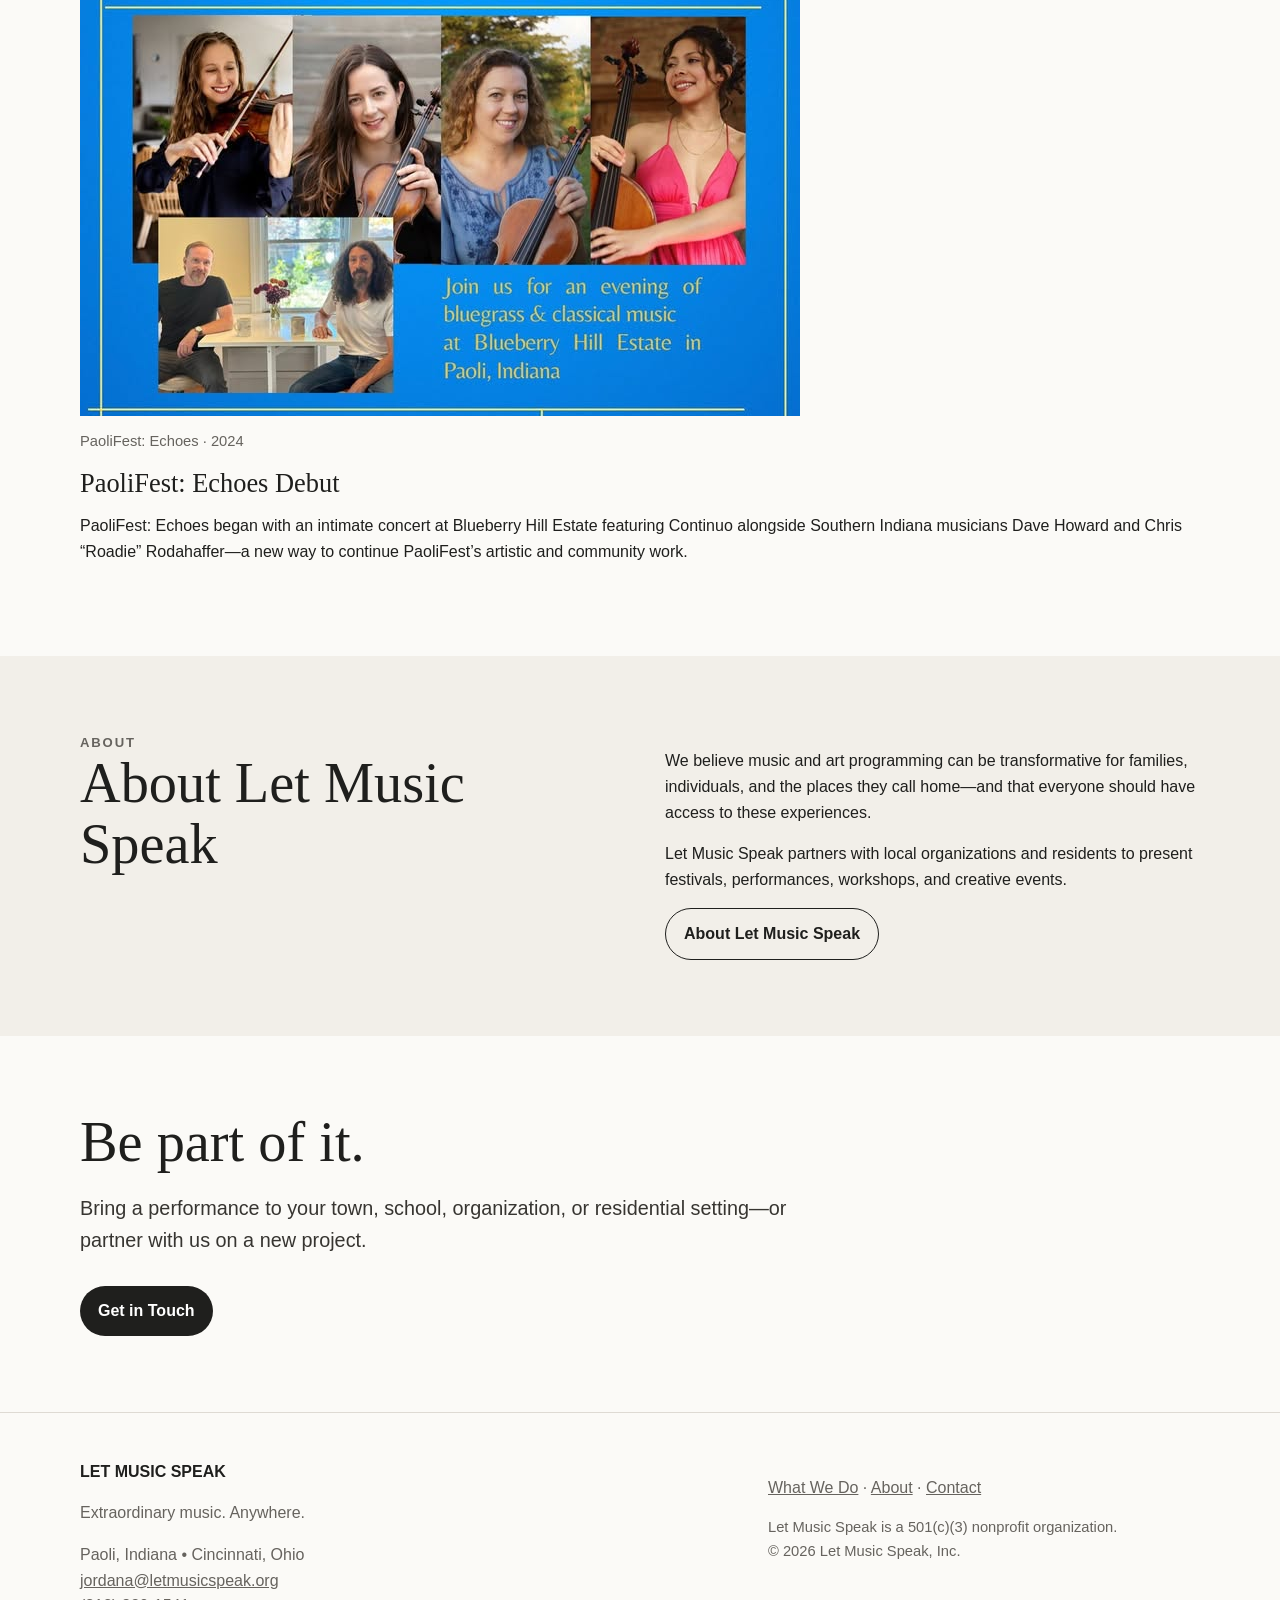
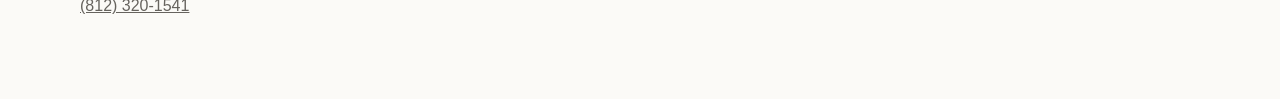
==== commit 49c67739: "Emergency restore approved index.html version" ====
--- a/index.html
+++ b/index.html
@@ -4,49 +4,50 @@
   <meta charset="utf-8">
   <meta name="viewport" content="width=device-width, initial-scale=1">
   <title>Home | Let Music Speak</title>
-  <meta name="description" content="Let Music Speak creates opportunities for professional musicians to perform and for communities to experience exceptional live music.">
-  <link rel="icon" href="favicon.ico" sizes="any">
-  <link rel="icon" type="image/png" href="assets/favicon/favicon-512.png">
-  <link rel="stylesheet" href="styles.css">
+  <meta name="description" content="Let Music Speak brings extraordinary live music and arts experiences to people and places with limited access through festivals, concerts, workshops, and partnerships.">
+  <meta property="og:type" content="website">
+  <meta property="og:title" content="Let Music Speak">
+  <meta property="og:description" content="Extraordinary live music in the places people live, learn, gather, and connect.">
+  <link rel="canonical" href="https://letmusicspeak.org/">
+  <link rel="icon" href="images/favicon.svg?v=20260909b" type="image/svg+xml">
+  <link rel="stylesheet" href="styles.css?v=20260908g">
 </head>
 <body>
+<a class="skip-link" href="#main-content">Skip to content</a>
 
 <header class="site-header">
   <div class="container nav">
-    <a class="brand" href="index.html">Let Music Speak</a>
+    <a class="brand" href="index.html" aria-current="page">Let Music Speak</a>
     <nav class="nav-links" aria-label="Primary">
       <a href="what-we-do.html">What We Do</a>
-      <a href="live-music.html">Live Music</a>
       <a href="about.html">About</a>
       <a href="contact.html">Contact</a>
-      <a class="button" href="donate.html">Donate</a>
     </nav>
   </div>
 </header>
 
-<main>
-<section class="hero">
+<main id="main-content">
+<section class="hero home-hero">
   <div class="container hero-grid">
     <div>
-      <div class="kicker">Extraordinary music. Anywhere.</div>
+      <div class="kicker">Let Music Speak</div>
       <h1>There should be more live music.</h1>
-      <p class="lede">Let Music Speak creates opportunities for professional musicians to perform and for communities to experience exceptional live music through concerts, workshops, partnerships, and outreach.</p>
+      <p class="tagline">Extraordinary music. Anywhere.</p>
+      <p class="lede">Let Music Speak brings extraordinary live music to the places people live, learn, gather, and connect.</p>
       <div class="hero-actions">
         <a class="button" href="what-we-do.html">Explore Our Work</a>
-        <a class="button secondary" href="live-music.html">Bring Live Music to Your Community</a>
       </div>
     </div>
-    <figure class="media hero-media">
-      <img src="assets/source-current-site/current-hero.jpg" alt="A multigenerational PaoliFest audience gathered beneath the festival tent" width="2000" height="1333">
-    </figure>
+    <figure class="photo photo-hero"><img src="images/paolifest-audience-hero.jpg" alt="A multigenerational PaoliFest audience gathered under the festival tent" fetchpriority="high"></figure>
   </div>
 </section>
 
-<section class="photo-story" aria-label="Let Music Speak in the community">
-  <div class="container photo-grid">
-    <figure class="media photo-tall"><img src="assets/source-current-site/gallery-02.jpg" alt="A vocalist and guitarist performing together at PaoliFest" width="384" height="256"></figure>
-    <figure class="media"><img src="assets/source-current-site/current-secondary-bg.jpg" alt="Children and adults moving with colorful scarves during a community workshop" width="2000" height="1333"></figure>
-    <figure class="media"><img src="assets/source-current-site/gallery-01.jpg" alt="Young singers sharing a microphone during a community performance" width="384" height="256"></figure>
+<section class="photo-band" aria-label="Let Music Speak through the years">
+  <div class="container photo-grid four-up">
+    <img src="images/paolifest-vocalists.jpg" alt="Vocalists performing together at PaoliFest" loading="lazy">
+    <img src="images/paolifest-duo.jpg" alt="Musicians performing on the PaoliFest stage" loading="lazy">
+    <img src="images/continuo-echoes-concert.jpg" alt="Continuo and guest artists performing for a Southern Indiana audience" loading="lazy">
+    <img src="images/paolifest-child.jpg" alt="A young PaoliFest participant wearing a flower crown" loading="lazy">
   </div>
 </section>
 
@@ -57,44 +58,82 @@
     <div class="cards">
       <article class="card">
         <h3>PaoliFest: Echoes</h3>
-        <p>Born from five years of PaoliFest, our free music and arts festival in Paoli, Indiana, PaoliFest: Echoes continues that work through concerts, visiting artists, collaborations, and community outreach throughout Southern Indiana.</p>
-        <a href="what-we-do.html#echoes">Explore PaoliFest: Echoes</a>
+        <p>PaoliFest was Let Music Speak’s flagship free music and arts festival, bringing touring artists together with local musicians and young artists in Paoli from 2018 to 2023. PaoliFest: Echoes carries that spirit forward through concerts, visiting artists, and creative collaborations across Southern Indiana.</p>
+        <a href="paolifest.html">Explore PaoliFest</a>
       </article>
       <article class="card">
-        <h3>Live Music for Your Community</h3>
-        <p>We bring professional musicians directly to retirement and senior living communities, with string quartets performing classical favorites alongside rock, pop, jazz, and show tunes.</p>
-        <a href="live-music.html">Learn More</a>
+        <h3>The Concert Comes to You</h3>
+        <p>Thoughtfully programmed live performances for retirement and senior living communities, care facilities, and other residential settings whose residents may have difficulty attending traditional venues.</p>
+        <a href="contact.html">Bring Live Music to You</a>
       </article>
       <article class="card">
-        <h3>Community Outreach</h3>
-        <p>We work with schools, care facilities, artists, and community organizations to create performances, workshops, and musical experiences beyond the traditional concert hall.</p>
-        <a href="what-we-do.html#outreach">Learn More</a>
+        <h3>Partnerships &amp; Collaborations</h3>
+        <p>We collaborate with partners such as Team Peace and the Lotus Education &amp; Arts Foundation to create workshops, artist residencies, and original performances shaped by the people and places they serve.</p>
       </article>
     </div>
   </div>
 </section>
 
 <section>
+  <div class="container">
+    <h2>Recent Projects</h2>
+    <div class="project-feed">
+      <article class="project-entry">
+        <div class="project-poster-frame poster-argentina">
+          <img class="project-poster" src="images/recent-night-argentina.jpg" alt="A Night in Argentina event poster" width="1296" height="1727">
+        </div>
+        <p class="meta">PaoliFest: Echoes · 2026</p>
+        <h3>A Night in Argentina</h3>
+        <p>Continuo joined visiting artists Eleanor Dubinsky and Dario Acosta Teich for an evening of Argentine music at Blueberry Hill Estate. The residency also brought performances and outreach to four community locations, reaching approximately 200 adults and children.</p>
+      </article>
+      <article class="project-entry">
+        <div class="project-poster-frame poster-jukebox">
+          <img class="project-poster" src="images/recent-string-quartet-jukebox.jpg" alt="String Quartet Jukebox event poster" width="1200" height="1553">
+        </div>
+        <p class="meta">Interactive Concert · 2025</p>
+        <h3>String Quartet Jukebox</h3>
+        <p>At the Lost River Co-op &amp; Cafe, audience members received the evening’s musical menu and chose what Continuo played next—from classical works to familiar songs arranged for string quartet.</p>
+      </article>
+      <article class="project-entry">
+        <div class="project-poster-frame poster-harmony">
+          <img class="project-poster" src="images/recent-harmony-heart.jpg" alt="Harmony and Heart interactive workshop poster" width="1200" height="1600">
+        </div>
+        <p class="meta">Youth Workshop</p>
+        <h3>Harmony &amp; Heart</h3>
+        <p>This interactive workshop uses live music to explore friendship, teamwork, and the difference between dissonance and harmony—giving young people a shared language for listening, collaboration, and connection.</p>
+      </article>
+      <article class="project-entry">
+        <div class="project-poster-frame poster-echoes">
+          <img class="project-poster" src="images/recent-echoes-continuo.jpg" alt="PaoliFest: Echoes presents Continuo event poster" width="720" height="831">
+        </div>
+        <p class="meta">PaoliFest: Echoes · 2024</p>
+        <h3>PaoliFest: Echoes Debut</h3>
+        <p>PaoliFest: Echoes began with an intimate concert at Blueberry Hill Estate featuring Continuo alongside Southern Indiana musicians Dave Howard and Chris “Roadie” Rodahaffer—a new way to continue PaoliFest’s artistic and community work.</p>
+      </article>
+    </div>
+  </div>
+</section>
+
+<section class="alt">
   <div class="container two-col">
     <div>
       <div class="kicker">About</div>
-      <h2>About Let Music Speak</h2>
+      <h2 class="about-heading">About Let Music Speak</h2>
     </div>
     <div>
-      <p>Let Music Speak is a 501(c)(3) nonprofit arts organization directed by professional violinist Jordana Greenberg.</p>
-      <p>Our work began in Paoli, Indiana, and has grown through concerts, collaborations, workshops, and community programs in Indiana, Ohio, and beyond.</p>
+      <p>We believe music and art programming can be transformative for families, individuals, and the places they call home—and that everyone should have access to these experiences.</p>
+      <p>Let Music Speak partners with local organizations and residents to present festivals, performances, workshops, and creative events.</p>
       <a class="button secondary" href="about.html">About Let Music Speak</a>
     </div>
   </div>
 </section>
 
-<section class="alt">
+<section>
   <div class="container">
     <h2>Be part of it.</h2>
-    <p class="lede">Bring a performance to your community, partner with us on a project, or help us make more live music possible.</p>
+    <p class="lede">Bring a performance to your town, school, organization, or residential setting—or partner with us on a new project.</p>
     <div class="hero-actions">
       <a class="button" href="contact.html">Get in Touch</a>
-      <a class="button secondary" href="donate.html">Support Let Music Speak</a>
     </div>
   </div>
 </section>
@@ -104,13 +143,13 @@
   <div class="container footer-grid">
     <div>
       <strong style="color:var(--text)">LET MUSIC SPEAK</strong>
-      <p>Creating community through music.</p>
+      <p>Extraordinary music. Anywhere.</p>
       <p>Paoli, Indiana • Cincinnati, Ohio<br>
       <a href="mailto:jordana@letmusicspeak.org">jordana@letmusicspeak.org</a><br>
-      (812) 320-1541</p>
+      <a href="tel:+18123201541">(812) 320-1541</a></p>
     </div>
     <div>
-      <p><a href="what-we-do.html">What We Do</a> · <a href="live-music.html">Live Music</a> · <a href="about.html">About</a> · <a href="contact.html">Contact</a> · <a href="donate.html">Donate</a></p>
+      <p><a href="what-we-do.html">What We Do</a> · <a href="about.html">About</a> · <a href="contact.html">Contact</a></p>
       <p class="small">Let Music Speak is a 501(c)(3) nonprofit organization.<br>© 2026 Let Music Speak, Inc.</p>
     </div>
   </div>
--- a/styles.css
+++ b/styles.css
@@ -41,7 +41,7 @@
 }
 .button.secondary{background:transparent;color:var(--text);border:1px solid var(--text)}
 .hero{padding:96px 0 72px}
-.hero-grid{display:grid;grid-template-columns:1.15fr .85fr;gap:54px;align-items:center}
+.hero-grid{display:grid;grid-template-columns:minmax(0,1.15fr) minmax(0,.85fr);gap:54px;align-items:center}
 .kicker{font-size:.82rem;letter-spacing:.14em;text-transform:uppercase;color:var(--muted);font-weight:700}
 h1,h2,h3{
   font-family: Georgia, 'Times New Roman', serif;
@@ -58,6 +58,10 @@
 .media img{width:100%;height:100%;object-fit:cover}
 .hero-media{height:min(610px,62vw);min-height:430px;border-radius:2px 64px 2px 2px;box-shadow:18px 18px 0 #e8b929}
 .hero-media img{object-position:center}
+.hero-media.quartet-hero-media{width:100%;max-width:100%;min-width:0;height:auto;min-height:0;aspect-ratio:1600/1067}
+.hero-grid > *{min-width:0}
+.regional-hero h1{font-size:clamp(2.8rem,4.5vw,4.75rem)}
+.regional-hero .quartet-hero-media{box-shadow:none}
 .photo-story{padding:0 0 76px}
 .photo-grid{display:grid;grid-template-columns:1.1fr 1.45fr 1fr;grid-template-rows:310px;gap:16px}
 .photo-grid .media:nth-child(1) img{object-position:center 30%}
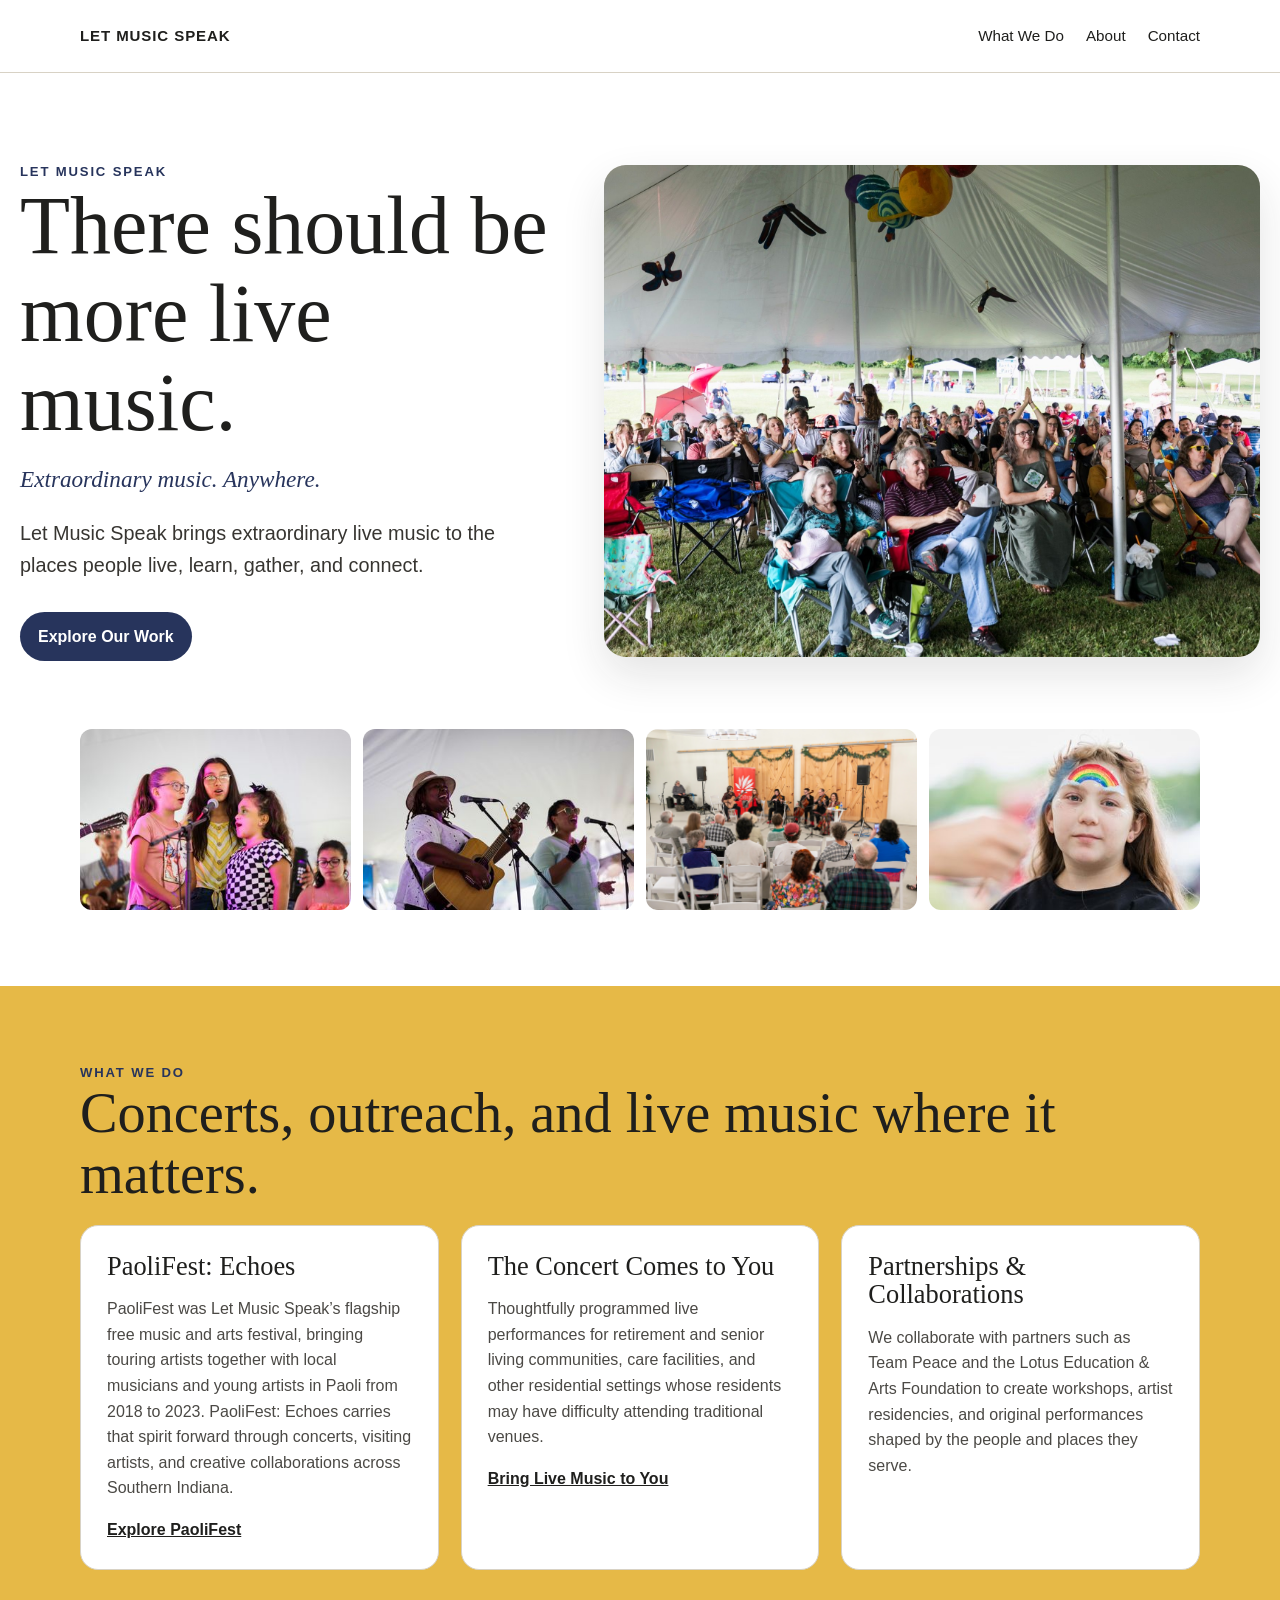
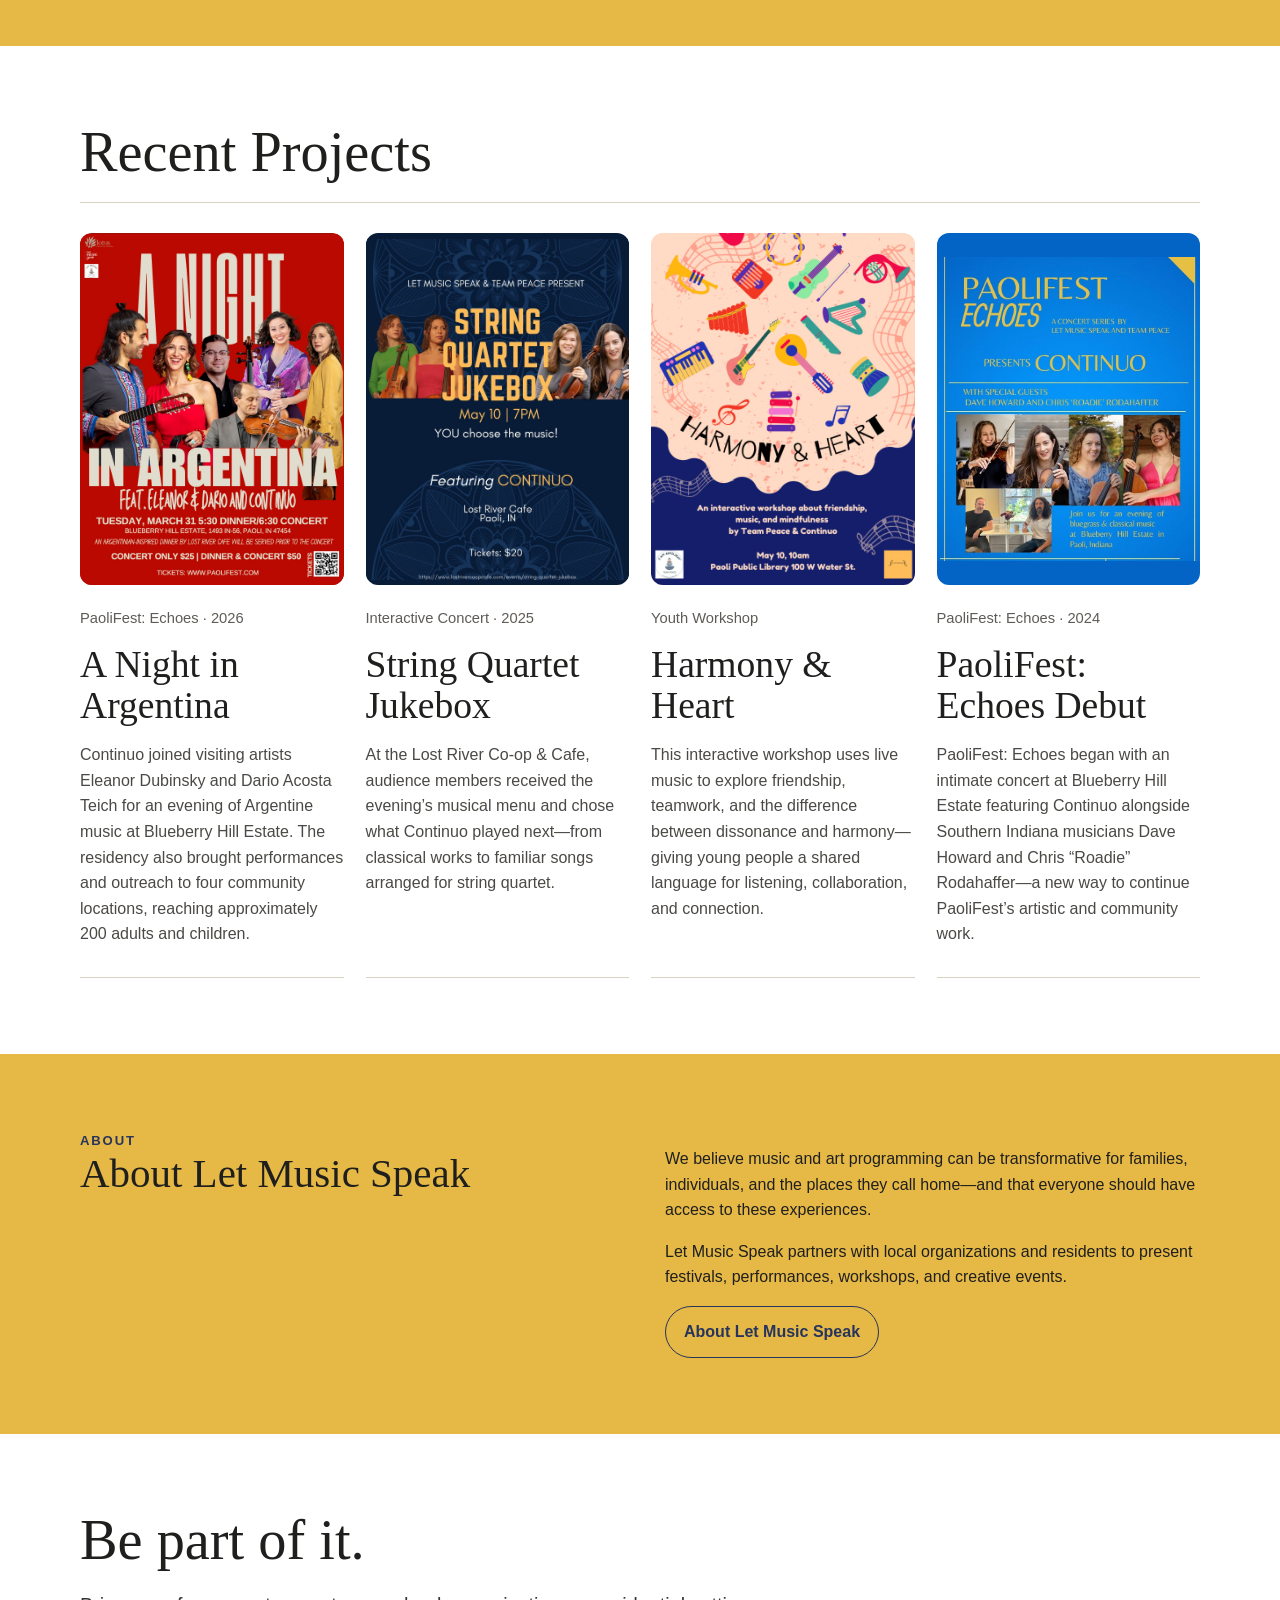
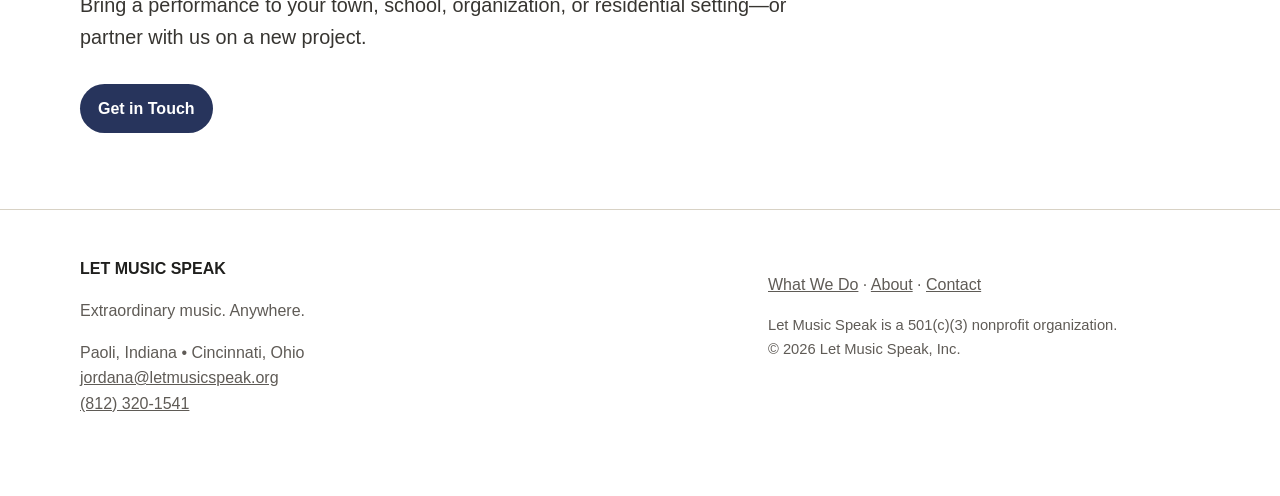
==== commit e4161ddd: "Use final restored stylesheet on index.html" ====
--- a/index.html
+++ b/index.html
@@ -10,7 +10,7 @@
   <meta property="og:description" content="Extraordinary live music in the places people live, learn, gather, and connect.">
   <link rel="canonical" href="https://letmusicspeak.org/">
   <link rel="icon" href="images/favicon.svg?v=20260909b" type="image/svg+xml">
-  <link rel="stylesheet" href="styles.css?v=20260908g">
+  <link rel="stylesheet" href="styles.css?v=20260910final">
 </head>
 <body>
 <a class="skip-link" href="#main-content">Skip to content</a>
--- a/styles.css
+++ b/styles.css
@@ -1,11 +1,16 @@
 
 :root{
-  --bg:#fbfaf7;
+  --bg:#ffffff;
   --text:#1f1f1d;
-  --muted:#66635e;
-  --accent:#7a4f39;
-  --line:#dedad3;
+  --muted:#5f5b56;
+  --accent:#27345c;
+  --kicker:#27345c;
+  --line:#d8d2c5;
   --card:#ffffff;
+  --alt:#e6b947;
+  --header:rgba(255,255,255,.96);
+  --button-bg:#27345c;
+  --button-text:#ffffff;
   --max:1120px;
 }
 *{box-sizing:border-box}
@@ -18,11 +23,21 @@
   line-height:1.6;
 }
 a{color:inherit}
+.skip-link{
+  position:fixed;left:16px;top:12px;z-index:100;
+  padding:10px 14px;border-radius:8px;background:var(--text);color:#fff;
+  transform:translateY(-160%);transition:transform .15s ease
+}
+.skip-link:focus{transform:translateY(0)}
+a:focus-visible,button:focus-visible,input:focus-visible,textarea:focus-visible,select:focus-visible{
+  outline:3px solid var(--accent);outline-offset:3px
+}
+.nowrap{white-space:nowrap}
 img{max-width:100%;display:block}
 .container{width:min(var(--max),calc(100% - 40px));margin:0 auto}
 .site-header{
   position:sticky;top:0;z-index:20;
-  background:rgba(251,250,247,.96);
+  background:var(--header);
   border-bottom:1px solid var(--line);
   backdrop-filter:blur(10px);
 }
@@ -35,40 +50,67 @@
 .nav-links{display:flex;align-items:center;gap:22px;flex-wrap:wrap}
 .nav-links a{text-decoration:none;font-size:.95rem}
 .nav-links a:hover{text-decoration:underline}
+.nav-links a[aria-current="page"]:not(.button){text-decoration:underline;text-underline-offset:6px}
 .button{
   display:inline-block;padding:12px 18px;border-radius:999px;
-  background:var(--text);color:#fff;text-decoration:none;font-weight:700
-}
-.button.secondary{background:transparent;color:var(--text);border:1px solid var(--text)}
-.hero{padding:96px 0 72px}
-.hero-grid{display:grid;grid-template-columns:minmax(0,1.15fr) minmax(0,.85fr);gap:54px;align-items:center}
-.kicker{font-size:.82rem;letter-spacing:.14em;text-transform:uppercase;color:var(--muted);font-weight:700}
+  background:var(--button-bg);color:var(--button-text);text-decoration:none;font-weight:700
+}
+.button.secondary{background:transparent;color:var(--button-bg);border:1px solid var(--button-bg)}
+.hero{padding:88px 0 68px}
+.hero.compact{padding:56px 0 46px}
+.page-hero{padding:64px 0 46px}
+.page-hero h1{margin-bottom:16px}
+.page-hero-photo img{min-height:0;aspect-ratio:3/2}
+.hero-grid{display:grid;grid-template-columns:1.15fr .85fr;gap:54px;align-items:center}
+.home-hero .container{width:min(1280px,calc(100% - 40px))}
+.home-hero .hero-grid{grid-template-columns:minmax(0,.9fr) minmax(0,1.1fr);gap:48px}
+.home-hero .photo-hero img{min-height:0;aspect-ratio:4/3}
+.kicker{font-size:.82rem;letter-spacing:.14em;text-transform:uppercase;color:var(--kicker);font-weight:700}
 h1,h2,h3{
   font-family: Georgia, 'Times New Roman', serif;
   line-height:1.08;
   font-weight:500;
   margin-top:0;
 }
-h1{font-size:clamp(3rem,7vw,6rem);margin-bottom:22px}
+h1{font-size:clamp(3rem,6.4vw,5.5rem);margin-bottom:22px}
 h2{font-size:clamp(2rem,4.4vw,3.8rem);margin-bottom:20px}
 h3{font-size:1.65rem;margin-bottom:10px}
 .lede{font-size:1.24rem;max-width:720px;color:#373531}
+.tagline{font-family:Georgia,'Times New Roman',serif;font-size:1.45rem;font-style:italic;color:var(--accent);margin:-8px 0 18px}
 .hero-actions{display:flex;gap:12px;flex-wrap:wrap;margin-top:30px}
-.media{margin:0;overflow:hidden;background:#ddd7ce}
-.media img{width:100%;height:100%;object-fit:cover}
-.hero-media{height:min(610px,62vw);min-height:430px;border-radius:2px 64px 2px 2px;box-shadow:18px 18px 0 #e8b929}
-.hero-media img{object-position:center}
-.hero-media.quartet-hero-media{width:100%;max-width:100%;min-width:0;height:auto;min-height:0;aspect-ratio:1600/1067}
-.hero-grid > *{min-width:0}
-.regional-hero h1{font-size:clamp(2.8rem,4.5vw,4.75rem)}
-.regional-hero .quartet-hero-media{box-shadow:none}
-.photo-story{padding:0 0 76px}
-.photo-grid{display:grid;grid-template-columns:1.1fr 1.45fr 1fr;grid-template-rows:310px;gap:16px}
-.photo-grid .media:nth-child(1) img{object-position:center 30%}
-.feature-media{height:520px}
-.inline-media{height:300px;margin-top:28px}
-.portrait-media{height:520px}
-.portrait-media img{object-position:center}
+.photo{margin:0;border-radius:22px;overflow:hidden;background:#e8e3dc;box-shadow:0 18px 44px rgba(31,31,29,.12)}
+.photo img{width:100%;height:100%;min-height:430px;object-fit:cover}
+.photo-hero img{object-position:center 58%}
+.section-photo{margin-bottom:28px;border-radius:16px}
+.section-photo img{min-height:0;aspect-ratio:3/2}
+.festival-carousel{position:relative;margin:0}
+.festival-carousel-viewport{position:relative;aspect-ratio:4/3;overflow:hidden;border-radius:18px;background:#171715;box-shadow:0 18px 44px rgba(31,31,29,.12)}
+.festival-carousel-slide{position:absolute;inset:0;margin:0;opacity:0;pointer-events:none;transition:opacity .3s ease}
+.festival-carousel-slide.is-active{opacity:1;pointer-events:auto}
+.festival-carousel-slide img{width:100%;height:100%;object-fit:cover}
+.festival-carousel-slide.portrait-focus img{object-position:center 30%}
+.festival-carousel-slide figcaption{position:absolute;left:0;right:0;bottom:0;padding:42px 68px 16px 18px;background:linear-gradient(transparent,rgba(0,0,0,.78));color:#fff;font-size:.9rem;line-height:1.35}
+.carousel-control{position:absolute;z-index:2;bottom:14px;width:38px;height:38px;border:0;border-radius:50%;background:rgba(255,255,255,.94);color:var(--text);font-size:1.2rem;line-height:1;cursor:pointer;box-shadow:0 3px 12px rgba(0,0,0,.2)}
+.carousel-previous{right:58px}
+.carousel-next{right:14px}
+.carousel-count{margin:10px 0 0;text-align:right;color:var(--muted);font-size:.88rem}
+.poster-photo img{aspect-ratio:auto;max-height:620px;object-fit:contain;background:#fff}
+.photo-band{padding:0 0 76px}
+.photo-grid{display:grid;gap:12px}
+.four-up{grid-template-columns:repeat(4,1fr)}
+.photo-grid img{width:100%;aspect-ratio:3/2;object-fit:cover;border-radius:12px}
+.festival-hero{padding-bottom:34px}
+.festival-hero .photo img{min-height:520px}
+.impact-grid{display:grid;grid-template-columns:repeat(3,1fr);gap:18px;margin-top:34px}
+.impact-item{border-top:1px solid var(--line);padding-top:16px}
+.impact-item strong{display:block;font-family:Georgia,'Times New Roman',serif;font-size:2rem;font-weight:500}
+.festival-gallery{display:grid;grid-template-columns:repeat(12,1fr);gap:12px}
+.festival-gallery figure{margin:0;border-radius:14px;overflow:hidden;background:#e8e3dc}
+.festival-gallery figure:nth-child(1),.festival-gallery figure:nth-child(4){grid-column:span 7}
+.festival-gallery figure:nth-child(2),.festival-gallery figure:nth-child(3){grid-column:span 5}
+.festival-gallery figure:nth-child(5),.festival-gallery figure:nth-child(6),.festival-gallery figure:nth-child(7){grid-column:span 4}
+.festival-gallery img{width:100%;height:100%;min-height:280px;object-fit:cover}
+.festival-gallery .festival-mark{object-fit:contain;padding:26px;background:#fff}
 .placeholder{
   min-height:430px;border-radius:22px;border:1px solid var(--line);
   background:
@@ -78,15 +120,45 @@
   text-align:center;color:var(--muted);padding:30px
 }
 section{padding:76px 0}
-section.alt{background:#f2efe9}
+section.alt{background:var(--alt)}
 .cards{display:grid;grid-template-columns:repeat(3,1fr);gap:22px}
-.cards.two-cards{grid-template-columns:repeat(2,1fr)}
+.cards.two-up{grid-template-columns:repeat(2,1fr)}
+.project-feed{display:grid;grid-template-columns:repeat(4,1fr);gap:0 22px;border-top:1px solid var(--line)}
+.project-entry{padding:30px 0;border-bottom:1px solid var(--line)}
+.project-poster-frame{width:100%;aspect-ratio:3/4;display:flex;align-items:center;justify-content:center;overflow:hidden;border-radius:12px;margin-bottom:22px}
+.project-poster{display:block;width:100%;height:100%;object-fit:contain;object-position:center}
+.poster-argentina{background:#9f1105}
+.poster-jukebox{background:#081c37}
+.poster-harmony{background:#ffdbc5}
+.poster-echoes{background:#0364c5}
+.project-entry h3{font-size:clamp(1.7rem,3vw,2.35rem)}
+.project-entry p:last-child{color:#4b4945;margin-bottom:0}
 .card{
   background:var(--card);border:1px solid var(--line);border-radius:18px;padding:26px
 }
 .card p{color:#4b4945}
 .card a{font-weight:700}
+.card-photo{width:calc(100% + 52px);max-width:none;height:210px;object-fit:cover;margin:-26px -26px 24px;border-radius:17px 17px 0 0}
+.card-photo.contain{object-fit:contain;background:#fff;padding:14px}
+.card-art-frame{height:360px;margin:-26px -26px 24px;border-radius:17px 17px 0 0;background:#fff;display:flex;align-items:center;justify-content:center;overflow:hidden}
+.past-project-art{display:block;object-fit:contain}
+.past-project-art.mural-art{height:115%;width:auto;align-self:flex-start}
+.past-project-art.heartland-art{width:62%;height:auto}
+.card-photo.partnership-art{height:360px;padding:18px}
+.card-photo.partnership-photo{padding:0;object-fit:cover;object-position:center 64%}
+.section-subhead{font-size:1.45rem;margin-top:30px}
 .two-col{display:grid;grid-template-columns:1fr 1fr;gap:50px;align-items:start}
+.concert-section{align-items:center}
+.concert-section h2{font-size:clamp(2.25rem,3vw,2.75rem);white-space:nowrap}
+.outreach-section{padding-bottom:42px}
+.past-projects{padding-top:42px}
+.director-section{padding:52px 0}
+.director-grid{display:grid;grid-template-columns:180px minmax(0,680px);gap:34px;align-items:center}
+.director-photo{margin:0;border-radius:14px;overflow:hidden}
+.director-photo img{width:100%;aspect-ratio:4/5;object-fit:cover;object-position:72% center}
+.director-grid h2{font-size:clamp(1.5rem,2vw,2rem);margin-bottom:12px}
+.director-grid p{margin-bottom:0}
+.about-heading{font-size:clamp(2rem,3.2vw,3.25rem);white-space:nowrap}
 .meta{font-size:.92rem;color:var(--muted)}
 .callout{border-left:3px solid var(--accent);padding-left:22px;font-size:1.12rem}
 .list-clean{padding-left:1.2rem}
@@ -105,19 +177,48 @@
 textarea{min-height:160px;resize:vertical}
 .full{grid-column:1/-1}
 .small{font-size:.92rem;color:var(--muted)}
+.gallery-caption{padding:11px 14px 13px;margin:0;background:#fff;color:var(--muted);font-size:.9rem;line-height:1.35}
+.festival-gallery figure{display:flex;flex-direction:column}
+.festival-gallery figure img{flex:1}
+.archive-link{margin-top:28px}
+.contact-options{display:grid;grid-template-columns:repeat(2,1fr);gap:22px}
+.contact-option{padding:28px;border-top:1px solid var(--line)}
+.contact-option h2{font-size:1.6rem;margin-bottom:12px}
+.pitch-header .nav{min-height:64px}
+.pitch-header .nav-links{gap:12px}
+.pitch-details{display:grid;grid-template-columns:repeat(3,1fr);gap:18px;margin-top:34px}
+.pitch-detail{border-top:1px solid var(--line);padding-top:16px}
+.pitch-detail strong{display:block;font-family:Georgia,'Times New Roman',serif;font-size:1.35rem;font-weight:500;margin-bottom:6px}
+.pitch-detail p{margin:0;color:#4b4945}
+@media (max-width:1020px){
+  .project-feed{grid-template-columns:repeat(2,1fr);gap:0 32px}
+}
 @media (max-width:820px){
-  .nav{align-items:flex-start;padding:18px 0;flex-direction:column}
+  .nav{align-items:center;padding:14px 0}
   .nav-links{gap:14px}
   .hero{padding-top:64px}
-  .hero-grid,.two-col,.cards,.cards.two-cards,.footer-grid,.form-grid{grid-template-columns:1fr}
+  .hero-grid,.two-col,.cards,.cards.two-up,.project-feed,.footer-grid,.form-grid,.director-grid{grid-template-columns:1fr}
+  .director-photo{max-width:160px}
+  .about-heading{white-space:normal}
+  .concert-section h2{white-space:normal}
+  .four-up{grid-template-columns:repeat(2,1fr)}
+  .impact-grid{grid-template-columns:1fr}
+  .festival-gallery{grid-template-columns:1fr}
+  .festival-gallery figure:nth-child(n){grid-column:auto}
+  .photo img{min-height:300px}
+  .home-hero .photo-hero img{min-height:0;aspect-ratio:3/2}
   .placeholder{min-height:300px}
-  .hero-media{height:68vw;min-height:300px;border-radius:2px 38px 2px 2px;box-shadow:10px 10px 0 #e8b929}
-  .photo-grid{grid-template-columns:1fr 1fr;grid-template-rows:230px 230px}
-  .photo-grid .media:nth-child(2){grid-row:span 2}
-  .feature-media,.portrait-media{height:380px}
   .full{grid-column:auto}
-}
-@media (max-width:540px){
-  .photo-grid{grid-template-columns:1fr;grid-template-rows:240px 240px 240px}
-  .photo-grid .media:nth-child(2){grid-row:auto}
-}
+  .contact-options,.pitch-details{grid-template-columns:1fr}
+}
+@media (max-width:560px){
+  .nav{align-items:flex-start;flex-direction:column}
+  .nav-links{width:100%;justify-content:space-between}
+  .nav-links a{font-size:.9rem}
+  .project-feed{grid-template-columns:1fr}
+  .hero{padding-top:52px}
+}
+@media (prefers-reduced-motion:reduce){
+  html{scroll-behavior:auto}
+  .festival-carousel-slide{transition:none}
+}
